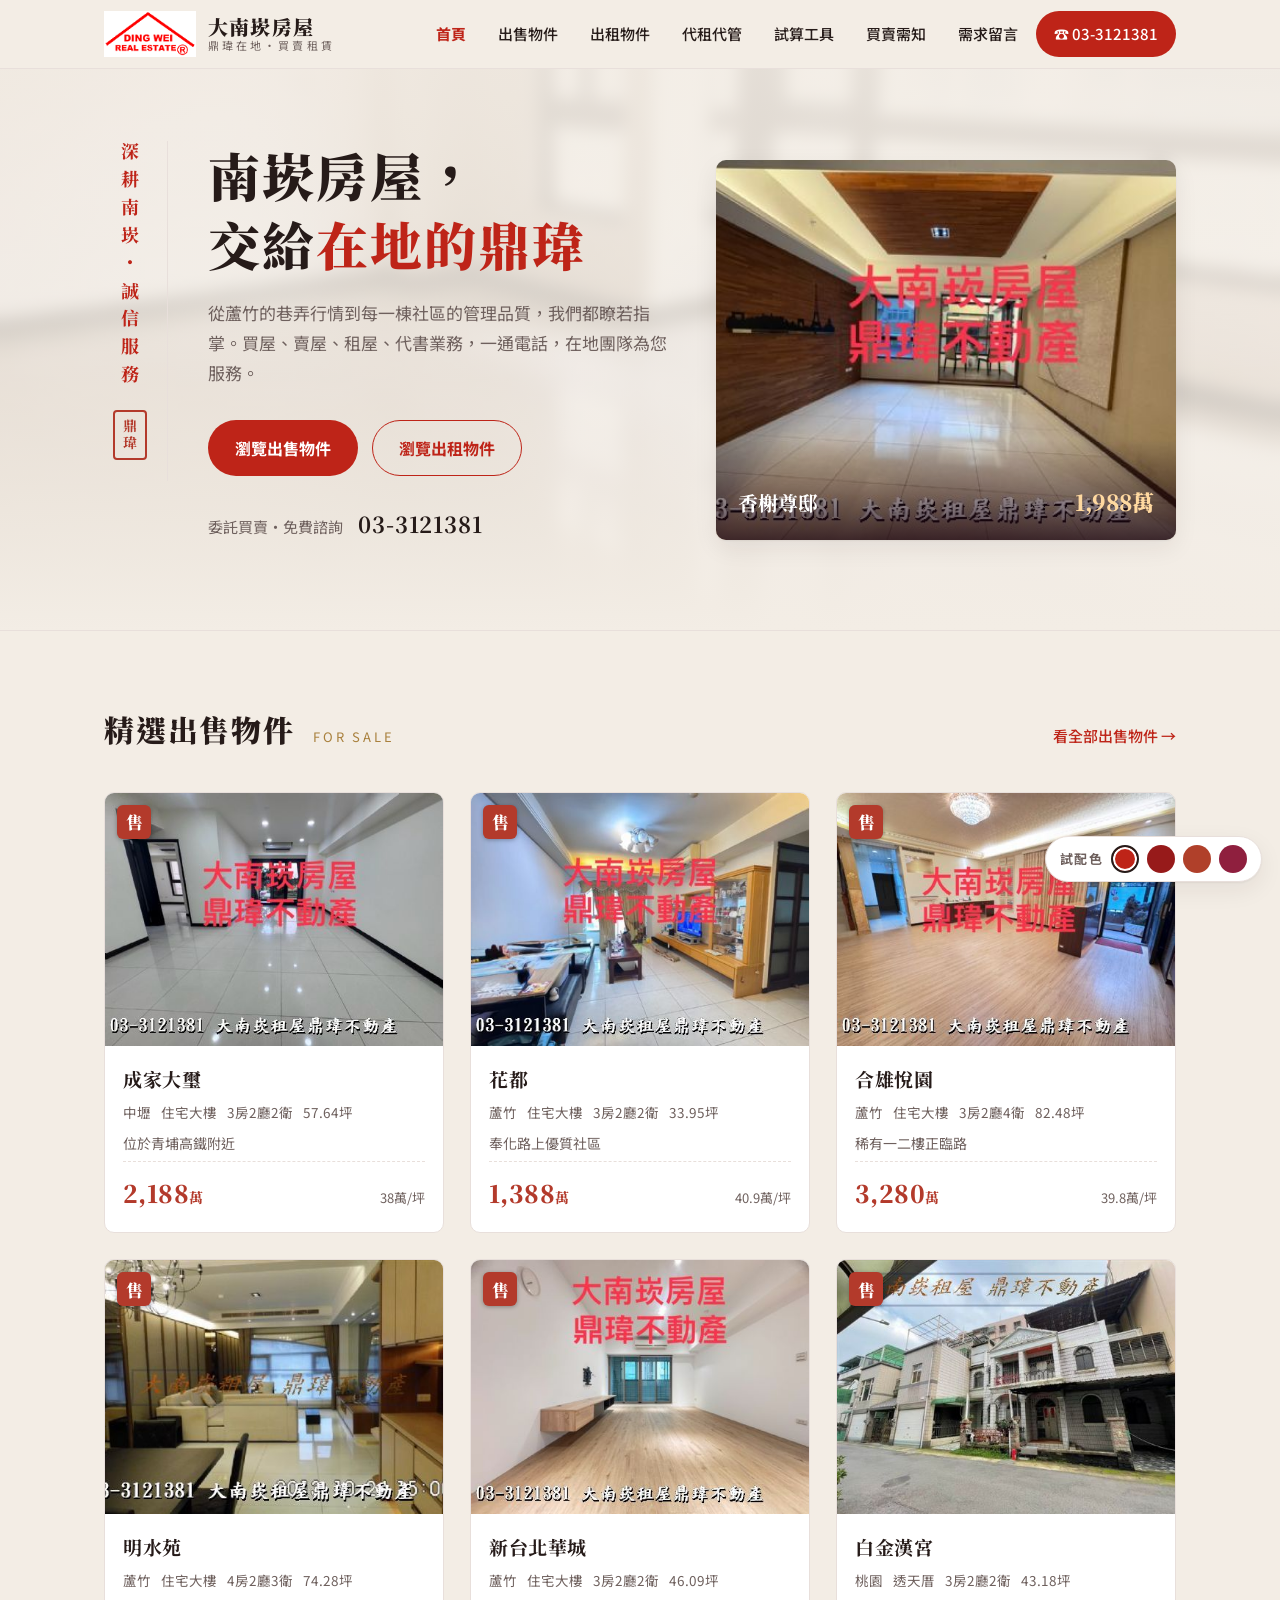
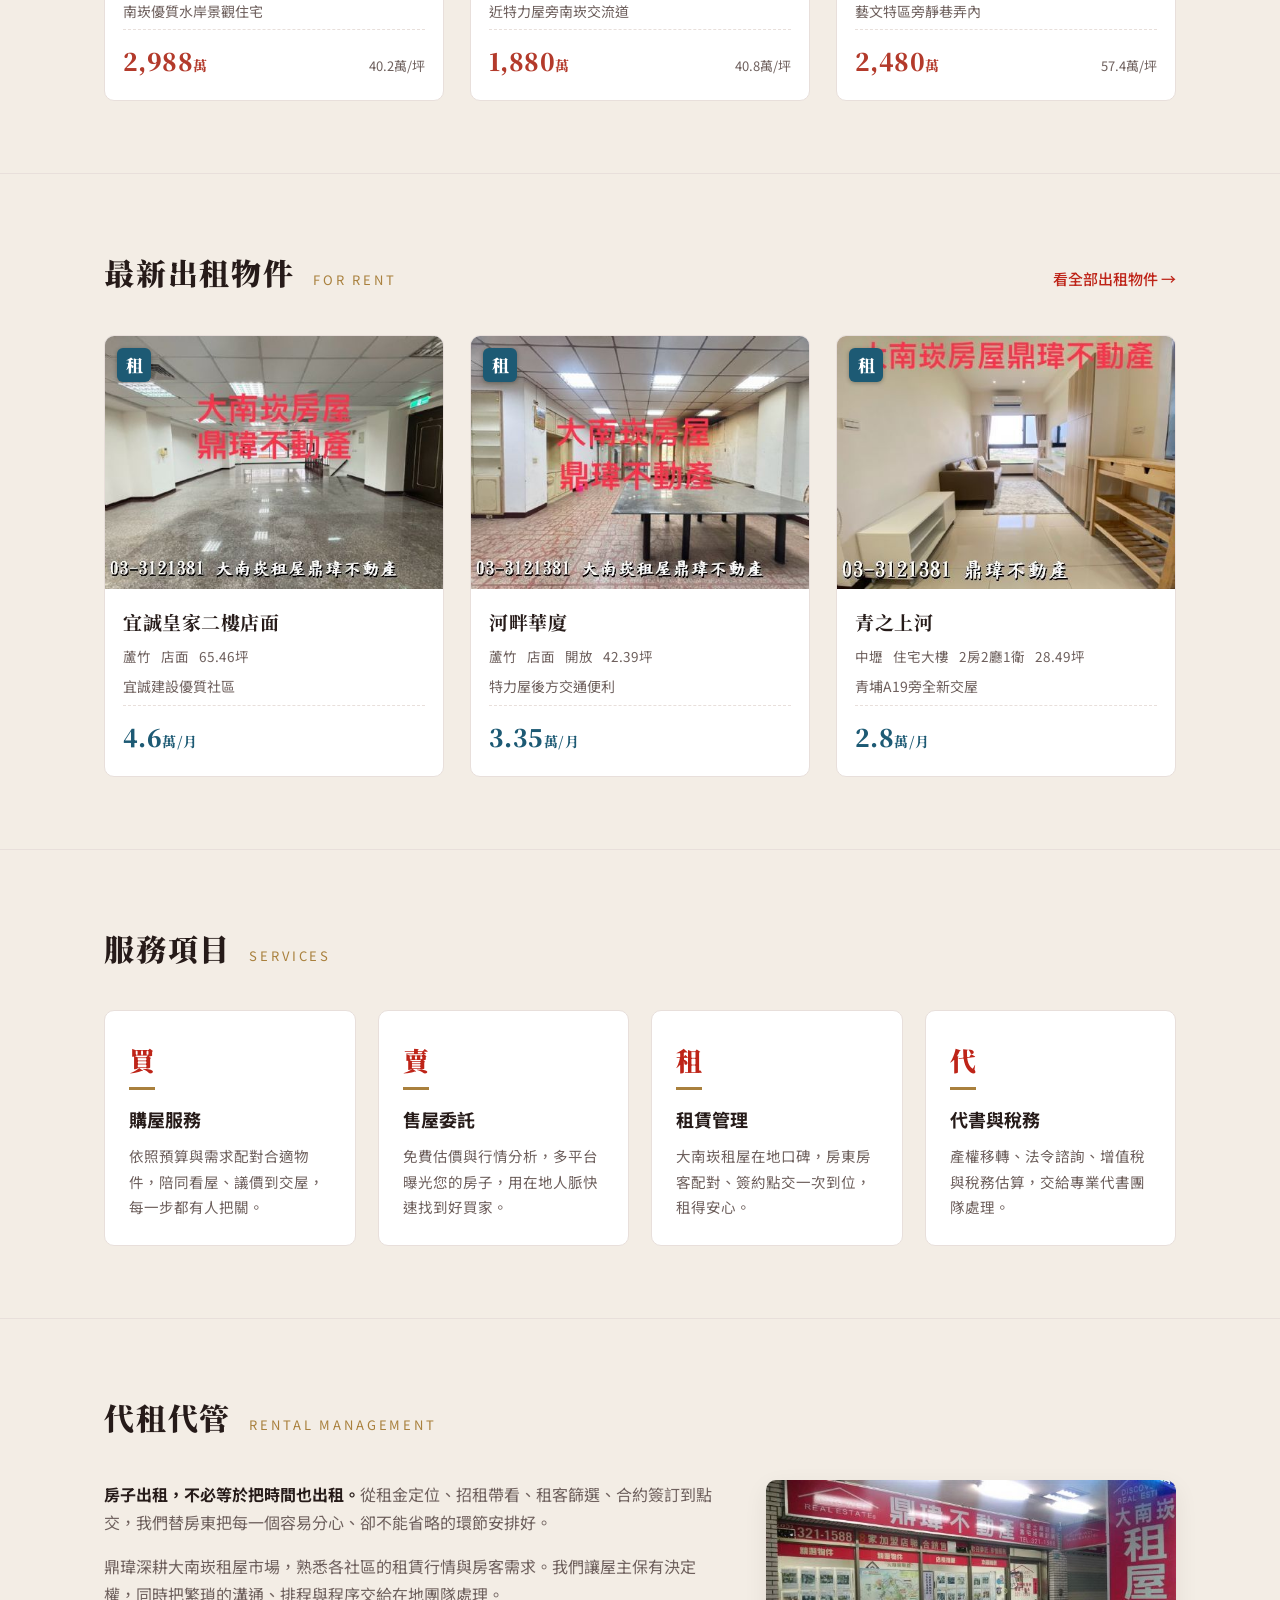
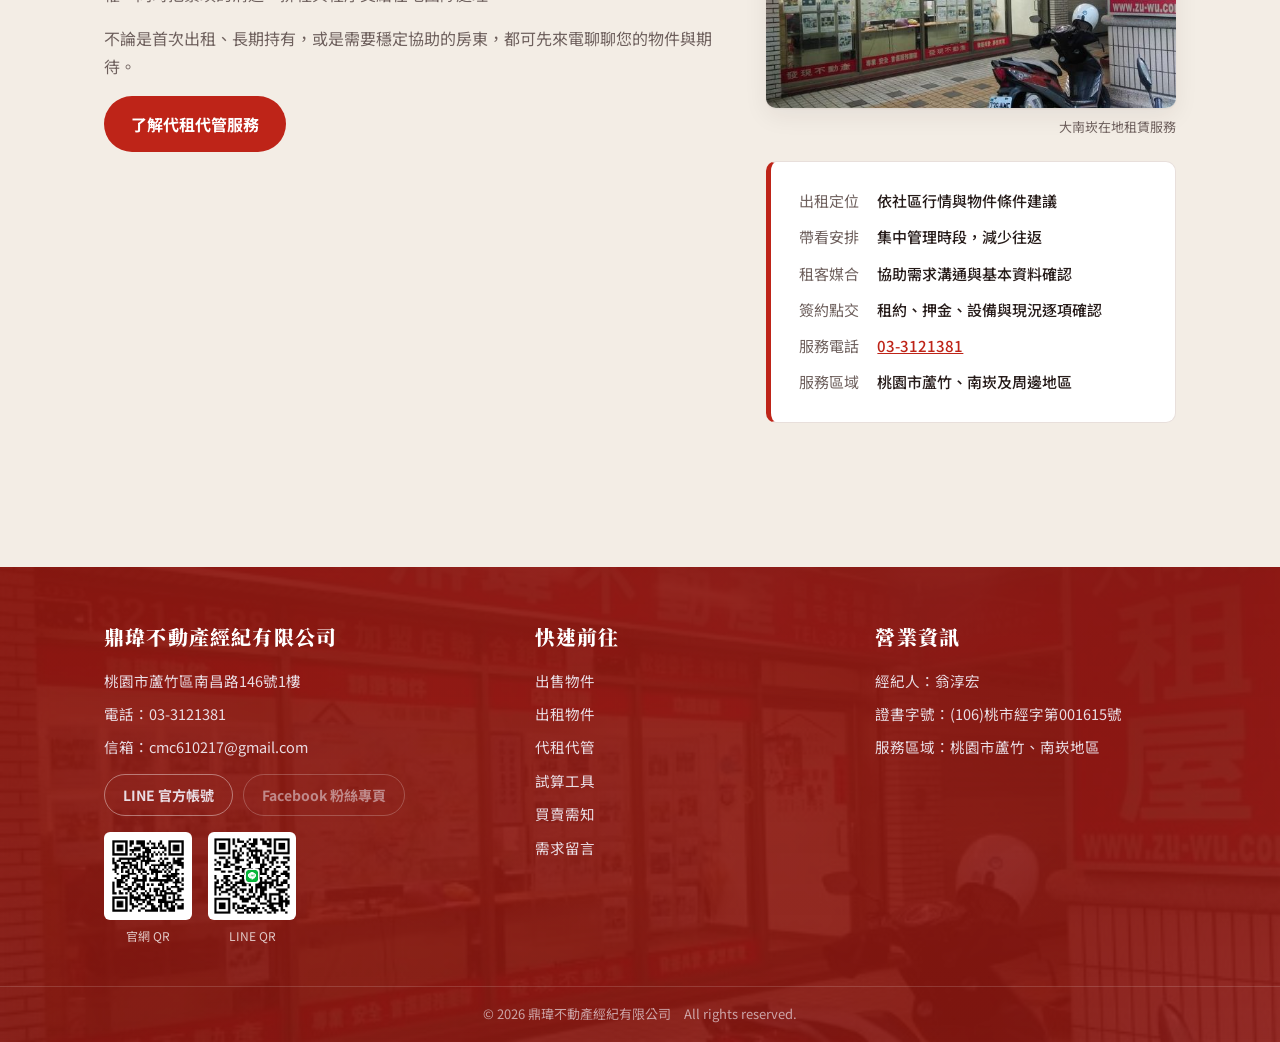
==== index.html @ 4941a65d "add rental management, video upload, and A4 A3 DM editor" ====
﻿<!DOCTYPE html>
<html lang="zh-Hant-TW">
<head>
<meta charset="utf-8">
<meta name="viewport" content="width=device-width, initial-scale=1">
<title>鼎瑋不動產經紀有限公司｜桃園蘆竹南崁 買屋・賣屋・租屋</title>
<meta name="description" content="鼎瑋不動產深耕桃園蘆竹南崁地區，提供房屋、土地、不動產租賃買賣、代書業務、法令諮詢、稅務估算與市場行情查詢服務。電話 03-3121381。">
<link rel="preconnect" href="https://fonts.googleapis.com">
<link rel="preconnect" href="https://fonts.gstatic.com" crossorigin>
<link href="https://fonts.googleapis.com/css2?family=Noto+Sans+TC:wght@400;500;700&family=Noto+Serif+TC:wght@700;900&display=swap" rel="stylesheet">
<link rel="stylesheet" href="assets/style.css?v=6">
</head>
<body data-page="home">

<header class="site-header">
  <div class="wrap">
    <a class="brand" href="index.html">
      <img class="brand-logo" src="assets/brand/logo_old.gif" alt="鼎瑋不動產 DING WEI REAL ESTATE">
      <span class="brand-name">大南崁房屋
        <span class="brand-sub">鼎瑋在地・買賣租賃</span>
      </span>
    </a>
    <nav class="site-nav" aria-label="主選單">
      <a href="index.html" aria-current="page">首頁</a>
      <a href="listings.html?deal=sell">出售物件</a>
      <a href="listings.html?deal=rent">出租物件</a>
      <a href="management.html">代租代管</a>
      <a href="tools.html">試算工具</a>
      <a href="knowledge.html">買賣需知</a>
      <a href="needs.html">需求留言</a>
      <a class="tel-btn" href="tel:033121381">☎ 03-3121381</a>
    </nav>
  </div>
</header>

<section class="hero">
  <div class="wrap">
    <div class="hero-rail" aria-hidden="true">深耕南崁・誠信服務<span class="rail-seal">鼎瑋</span></div>
    <div>
      <h1>南崁房屋，<br>交給<em>在地的鼎瑋</em></h1>
      <p class="hero-lede">從蘆竹的巷弄行情到每一棟社區的管理品質，我們都瞭若指掌。買屋、賣屋、租屋、代書業務，一通電話，在地團隊為您服務。</p>
      <div class="hero-actions">
        <a class="btn btn-primary" href="listings.html?deal=sell">瀏覽出售物件</a>
        <a class="btn btn-ghost" href="listings.html?deal=rent">瀏覽出租物件</a>
        <p class="hero-tel">委託買賣・免費諮詢　<strong>03-3121381</strong></p>
      </div>
    </div>
    <a id="hero-feature" class="hero-feature" href="listings.html"></a>
  </div>
</section>

<section class="section">
  <div class="wrap">
    <div class="section-head">
      <h2>精選出售物件</h2><span class="en">For Sale</span>
      <a class="more" href="listings.html?deal=sell">看全部出售物件 →</a>
    </div>
    <div id="featured-grid" class="card-grid"></div>
  </div>
</section>

<section class="section">
  <div class="wrap">
    <div class="section-head">
      <h2>最新出租物件</h2><span class="en">For Rent</span>
      <a class="more" href="listings.html?deal=rent">看全部出租物件 →</a>
    </div>
    <div id="rent-grid" class="card-grid"></div>
  </div>
</section>

<section class="section">
  <div class="wrap">
    <div class="section-head">
      <h2>服務項目</h2><span class="en">Services</span>
    </div>
    <div class="service-grid">
      <div class="service-card">
        <span class="glyph">買</span>
        <h3>購屋服務</h3>
        <p>依照預算與需求配對合適物件，陪同看屋、議價到交屋，每一步都有人把關。</p>
      </div>
      <div class="service-card">
        <span class="glyph">賣</span>
        <h3>售屋委託</h3>
        <p>免費估價與行情分析，多平台曝光您的房子，用在地人脈快速找到好買家。</p>
      </div>
      <div class="service-card">
        <span class="glyph">租</span>
        <h3>租賃管理</h3>
        <p>大南崁租屋在地口碑，房東房客配對、簽約點交一次到位，租得安心。</p>
      </div>
      <div class="service-card">
        <span class="glyph">代</span>
        <h3>代書與稅務</h3>
        <p>產權移轉、法令諮詢、增值稅與稅務估算，交給專業代書團隊處理。</p>
      </div>
    </div>
  </div>
</section>

<section id="management" class="section">
  <div class="wrap">
    <div class="section-head">
      <h2>代租代管</h2><span class="en">Rental Management</span>
    </div>
    <div class="about-grid">
      <div class="about-text">
        <p><strong>房子出租，不必等於把時間也出租。</strong>從租金定位、招租帶看、租客篩選、合約簽訂到點交，我們替房東把每一個容易分心、卻不能省略的環節安排好。</p>
        <p>鼎瑋深耕大南崁租屋市場，熟悉各社區的租賃行情與房客需求。我們讓屋主保有決定權，同時把繁瑣的溝通、排程與程序交給在地團隊處理。</p>
        <p>不論是首次出租、長期持有，或是需要穩定協助的房東，都可先來電聊聊您的物件與期待。</p>
        <a class="btn btn-primary" href="management.html">了解代租代管服務</a>
      </div>
      <div>
      <figure class="about-photo">
        <img src="assets/brand/company.jpg" alt="鼎瑋不動產門市外觀" loading="lazy">
        <figcaption>大南崁在地租賃服務</figcaption>
      </figure>
      <div class="info-card">
        <dl>
          <dt>出租定位</dt><dd>依社區行情與物件條件建議</dd>
          <dt>帶看安排</dt><dd>集中管理時段，減少往返</dd>
          <dt>租客媒合</dt><dd>協助需求溝通與基本資料確認</dd>
          <dt>簽約點交</dt><dd>租約、押金、設備與現況逐項確認</dd>
          <dt>服務電話</dt><dd><a href="tel:033121381">03-3121381</a></dd>
          <dt>服務區域</dt><dd>桃園市蘆竹、南崁及周邊地區</dd>
        </dl>
      </div>
      </div>
    </div>
  </div>
</section>

<footer class="site-footer">
  <div class="wrap">
    <div>
      <h3>鼎瑋不動產經紀有限公司</h3>
      <p>桃園市蘆竹區南昌路146號1樓</p>
      <p>電話：<a href="tel:033121381">03-3121381</a></p>
      <p>信箱：<a href="mailto:cmc610217@gmail.com">cmc610217@gmail.com</a></p>
      <div class="sns-row">
        <a id="sns-line" class="sns-btn pending" href="#" target="_blank" rel="noopener">LINE 官方帳號</a>
        <a id="sns-fb" class="sns-btn pending" href="#" target="_blank" rel="noopener">Facebook 粉絲專頁</a>
      </div>
      <div class="qr-row">
        <figure><img src="assets/brand/site_qr.png" alt="官網 QR Code" loading="lazy"><figcaption>官網 QR</figcaption></figure>
        <figure><img src="assets/brand/line_qr.png" alt="LINE QR Code" loading="lazy"><figcaption>LINE QR</figcaption></figure>
      </div>
    </div>
    <div>
      <h3>快速前往</h3>
      <ul>
        <li><a href="listings.html?deal=sell">出售物件</a></li>
        <li><a href="listings.html?deal=rent">出租物件</a></li>
        <li><a href="management.html">代租代管</a></li>
        <li><a href="tools.html">試算工具</a></li>
        <li><a href="knowledge.html">買賣需知</a></li>
        <li><a href="needs.html">需求留言</a></li>
      </ul>
    </div>
    <div>
      <h3>營業資訊</h3>
      <p>經紀人：翁淳宏</p>
      <p>證書字號：(106)桃市經字第001615號</p>
      <p>服務區域：桃園市蘆竹、南崁地區</p>
    </div>
  </div>
  <div class="footer-legal">© 2026 鼎瑋不動產經紀有限公司　All rights reserved.</div>
</footer>

<script src="assets/config.js?v=6"></script>
<script src="assets/data.js?v=6"></script>
<script src="assets/site.js?v=6"></script>
</body>
</html>
---- assets/style.css ----
/* ============================================================
   鼎瑋不動產 — 網站樣式
   品牌色沿用舊站深酒紅 #55002B，配印章紅/藍區分售租
   ============================================================ */

:root {
  --paper: #F3EDE5;
  --card: #FFFFFF;
  --ink: #261B19;
  --ink-soft: #6E605D;
  --plum: #BE2418;
  --plum-deep: #8C1710;
  --plum-tint: #FBEBE9;
  --gold: #A9803D;
  --sell: #B33A2B;
  --rent: #1D5A74;
  --hairline: #E8DFDB;
  --radius: 10px;
  --shadow: 0 1px 2px rgba(36, 26, 32, .06), 0 8px 24px rgba(36, 26, 32, .07);
  --font-display: "Noto Serif TC", "PMingLiU", serif;
  --font-body: "Noto Sans TC", "Microsoft JhengHei", sans-serif;
}

/* ---------- 備選紅色配色（右下角「試配色」切換，預設＝正紅） ---------- */

:root[data-theme="crimson"] {
  --plum: #971A1A;
  --plum-deep: #6B1010;
  --plum-tint: #F7EAEA;
}

:root[data-theme="brick"] {
  --plum: #B0402A;
  --plum-deep: #7F2B1B;
  --plum-tint: #F8EDE9;
}

:root[data-theme="rose"] {
  --plum: #8F1F3E;
  --plum-deep: #611229;
  --plum-tint: #F6EAEE;
}

* { box-sizing: border-box; }

html { scroll-behavior: smooth; }
@media (prefers-reduced-motion: reduce) {
  html { scroll-behavior: auto; }
  *, *::before, *::after { animation: none !important; transition: none !important; }
}

body {
  margin: 0;
  background: var(--paper);
  color: var(--ink);
  font-family: var(--font-body);
  font-size: 16px;
  line-height: 1.75;
  -webkit-font-smoothing: antialiased;
}

a { color: inherit; }
img { max-width: 100%; display: block; }

:focus-visible {
  outline: 3px solid var(--gold);
  outline-offset: 2px;
}

.wrap {
  max-width: 1120px;
  margin: 0 auto;
  padding: 0 24px;
}

/* ---------- 頁首 ---------- */

.site-header {
  position: sticky;
  top: 0;
  z-index: 50;
  background: rgba(243, 237, 229, .94);
  backdrop-filter: blur(8px);
  border-bottom: 1px solid var(--hairline);
}

.site-header .wrap {
  display: flex;
  align-items: center;
  gap: 28px;
  min-height: 68px;
}

.brand {
  display: flex;
  align-items: center;
  gap: 12px;
  text-decoration: none;
  margin-right: auto;
}

.brand-seal {
  width: 42px;
  height: 42px;
  flex: none;
  display: grid;
  place-items: center;
  background: var(--plum);
  color: #fff;
  font-family: var(--font-display);
  font-weight: 900;
  font-size: 20px;
  border-radius: 8px;
  letter-spacing: 0;
}

.brand-logo {
  height: 46px;
  width: auto;
  flex: none;
}

.brand-name {
  font-family: var(--font-display);
  font-weight: 900;
  font-size: 20px;
  letter-spacing: .06em;
  line-height: 1.2;
}

.brand-sub {
  display: block;
  font-family: var(--font-body);
  font-weight: 400;
  font-size: 11px;
  color: var(--ink-soft);
  letter-spacing: .28em;
}

.site-nav {
  display: flex;
  align-items: center;
  gap: 4px;
}

.site-nav a {
  text-decoration: none;
  font-size: 15px;
  font-weight: 500;
  padding: 8px 14px;
  border-radius: 6px;
  color: var(--ink);
}

.site-nav a:hover { background: var(--plum-tint); color: var(--plum); }
.site-nav a[aria-current="page"] { color: var(--plum); font-weight: 700; }

.tel-btn {
  display: inline-flex;
  align-items: center;
  gap: 8px;
  background: var(--plum);
  color: #fff !important;
  font-weight: 700;
  padding: 10px 18px !important;
  border-radius: 999px !important;
  white-space: nowrap;
}
.tel-btn:hover { background: var(--plum-deep) !important; color: #fff !important; }

/* ---------- 首頁主視覺 ---------- */

.hero {
  position: relative;
  overflow: hidden;
  border-bottom: 1px solid var(--hairline);
}

/* 主視覺背景圖：亮室內景（已預先虛化），僅留暖色質感 */
.hero::before {
  content: "";
  position: absolute;
  inset: 0;
  background: url("brand/hero_bg.jpg") center / cover no-repeat;
  opacity: .34;
}

.hero::after {
  content: "";
  position: absolute;
  inset: 0;
  background:
    linear-gradient(180deg,
      color-mix(in srgb, var(--paper) 78%, transparent),
      color-mix(in srgb, var(--paper) 55%, transparent) 55%,
      var(--paper));
}

.hero .wrap {
  position: relative;
  z-index: 1;
  display: grid;
  grid-template-columns: 64px 1fr 460px;
  gap: 40px;
  align-items: center;
  padding-top: 72px;
  padding-bottom: 72px;
}

.hero-rail {
  writing-mode: vertical-rl;
  font-family: var(--font-display);
  font-weight: 700;
  font-size: 18px;
  letter-spacing: .55em;
  color: var(--plum);
  border-right: 1px solid var(--hairline);
  padding-right: 20px;
  height: 340px;
  align-self: start;
}

.hero-rail .rail-seal {
  display: inline-block;
  border: 2px solid var(--sell);
  color: var(--sell);
  font-size: 14px;
  padding: 6px 3px;
  margin-top: 18px;
  letter-spacing: .2em;
  border-radius: 4px;
}

.hero h1 {
  font-family: var(--font-display);
  font-weight: 900;
  font-size: clamp(34px, 4.6vw, 52px);
  line-height: 1.32;
  letter-spacing: .04em;
  margin: 0 0 20px;
}

.hero h1 em {
  font-style: normal;
  color: var(--plum);
}

.hero-lede {
  font-size: 17px;
  color: var(--ink-soft);
  max-width: 34em;
  margin: 0 0 32px;
}

.hero-actions {
  display: flex;
  flex-wrap: wrap;
  gap: 14px;
  align-items: center;
}

.btn {
  display: inline-flex;
  align-items: center;
  gap: 8px;
  text-decoration: none;
  font-weight: 700;
  font-size: 16px;
  padding: 13px 26px;
  border-radius: 999px;
  border: 1.5px solid transparent;
}

.btn-primary { background: var(--plum); color: #fff; }
.btn-primary:hover { background: var(--plum-deep); }
.btn-ghost { border-color: var(--plum); color: var(--plum); }
.btn-ghost:hover { background: var(--plum-tint); }

.hero-tel {
  font-size: 15px;
  color: var(--ink-soft);
  width: 100%;
}
.hero-tel strong {
  font-family: var(--font-display);
  font-size: 22px;
  color: var(--ink);
  letter-spacing: .04em;
}

/* 主視覺精選卡 */
.hero-feature {
  position: relative;
  border-radius: var(--radius);
  overflow: hidden;
  box-shadow: var(--shadow);
  text-decoration: none;
  display: block;
}

.hero-feature img {
  width: 100%;
  height: 380px;
  object-fit: cover;
}

.hero-feature .hf-caption {
  position: absolute;
  inset: auto 0 0 0;
  padding: 44px 22px 18px;
  background: linear-gradient(180deg, transparent, rgba(30, 8, 20, .82));
  color: #fff;
  display: flex;
  align-items: baseline;
  gap: 12px;
}

.hf-caption .hf-name {
  font-family: var(--font-display);
  font-weight: 700;
  font-size: 20px;
}
.hf-caption .hf-price {
  margin-left: auto;
  font-family: var(--font-display);
  font-weight: 900;
  font-size: 22px;
  color: #FFD9A0;
}

/* ---------- 區塊通用 ---------- */

.section { padding: 72px 0; }
.section + .section { border-top: 1px solid var(--hairline); }

.section-head {
  display: flex;
  align-items: baseline;
  gap: 18px;
  margin-bottom: 36px;
}

.section-head h2 {
  font-family: var(--font-display);
  font-weight: 900;
  font-size: 30px;
  letter-spacing: .06em;
  margin: 0;
}

.section-head .en {
  font-size: 13px;
  letter-spacing: .22em;
  color: var(--gold);
  text-transform: uppercase;
}

.section-head .more {
  margin-left: auto;
  font-size: 15px;
  font-weight: 500;
  color: var(--plum);
  text-decoration: none;
  white-space: nowrap;
}
.section-head .more:hover { text-decoration: underline; }

/* ---------- 物件卡片 ---------- */

.card-grid {
  display: grid;
  grid-template-columns: repeat(auto-fill, minmax(300px, 1fr));
  gap: 26px;
}

.listing-card {
  background: var(--card);
  border: 1px solid var(--hairline);
  border-radius: var(--radius);
  overflow: hidden;
  text-decoration: none;
  display: flex;
  flex-direction: column;
  transition: transform .18s ease, box-shadow .18s ease;
}

.listing-card:hover {
  transform: translateY(-3px);
  box-shadow: var(--shadow);
}

.lc-photo {
  position: relative;
  aspect-ratio: 4 / 3;
  background: var(--plum-tint);
}

.lc-photo img {
  width: 100%;
  height: 100%;
  object-fit: cover;
}

.lc-photo .no-photo {
  height: 100%;
  display: grid;
  place-items: center;
  color: var(--plum);
  font-family: var(--font-display);
  font-size: 15px;
  letter-spacing: .2em;
}

/* 售/租印章 */
.seal {
  position: absolute;
  top: 12px;
  left: 12px;
  width: 34px;
  height: 34px;
  display: grid;
  place-items: center;
  font-family: var(--font-display);
  font-weight: 900;
  font-size: 17px;
  color: #fff;
  border-radius: 6px;
  box-shadow: 0 1px 4px rgba(0, 0, 0, .3);
}
.seal-sell { background: var(--sell); }
.seal-rent { background: var(--rent); }

.seal-inline {
  display: inline-grid;
  place-items: center;
  width: 30px;
  height: 30px;
  font-family: var(--font-display);
  font-weight: 900;
  font-size: 15px;
  color: #fff;
  border-radius: 6px;
  flex: none;
}

.lc-body { padding: 16px 18px 18px; display: flex; flex-direction: column; gap: 6px; flex: 1; }

.lc-title {
  font-family: var(--font-display);
  font-weight: 700;
  font-size: 19px;
  letter-spacing: .03em;
  margin: 0;
}

.lc-meta {
  font-size: 13.5px;
  color: var(--ink-soft);
  display: flex;
  flex-wrap: wrap;
  gap: 4px 10px;
}

.lc-pitch {
  font-size: 14px;
  color: var(--ink-soft);
  white-space: nowrap;
  overflow: hidden;
  text-overflow: ellipsis;
}

.lc-price-row {
  margin-top: auto;
  padding-top: 10px;
  border-top: 1px dashed var(--hairline);
  display: flex;
  align-items: baseline;
  gap: 10px;
}

.lc-price {
  font-family: var(--font-display);
  font-weight: 900;
  font-size: 24px;
  letter-spacing: .02em;
}
.price-sell { color: var(--sell); }
.price-rent { color: var(--rent); }
.lc-price .u { font-size: 14px; font-weight: 700; }

.lc-unit {
  margin-left: auto;
  font-size: 13px;
  color: var(--ink-soft);
}

/* ---------- 篩選列 ---------- */

.filter-bar {
  display: flex;
  flex-wrap: wrap;
  gap: 12px;
  align-items: center;
  background: var(--card);
  border: 1px solid var(--hairline);
  border-radius: var(--radius);
  padding: 14px 18px;
  margin-bottom: 30px;
}

.deal-toggle { display: inline-flex; border: 1.5px solid var(--plum); border-radius: 999px; overflow: hidden; }
.deal-toggle button {
  appearance: none;
  border: 0;
  background: transparent;
  font: inherit;
  font-weight: 700;
  padding: 8px 20px;
  cursor: pointer;
  color: var(--plum);
}
.deal-toggle button[aria-pressed="true"] { background: var(--plum); color: #fff; }

.filter-bar select {
  font: inherit;
  padding: 8px 12px;
  border: 1px solid var(--hairline);
  border-radius: 8px;
  background: #fff;
  color: var(--ink);
}

.filter-count { margin-left: auto; font-size: 14px; color: var(--ink-soft); }

/* ---------- 服務項目 ---------- */

.service-grid {
  display: grid;
  grid-template-columns: repeat(auto-fit, minmax(230px, 1fr));
  gap: 22px;
}

.service-card {
  background: var(--card);
  border: 1px solid var(--hairline);
  border-radius: var(--radius);
  padding: 26px 24px;
}

.service-card .glyph {
  font-family: var(--font-display);
  font-weight: 900;
  font-size: 26px;
  color: var(--plum);
  display: inline-block;
  border-bottom: 3px solid var(--gold);
  padding-bottom: 4px;
  margin-bottom: 14px;
}

.service-card h3 { margin: 0 0 8px; font-size: 18px; font-weight: 700; }
.service-card p { margin: 0; font-size: 14.5px; color: var(--ink-soft); }

/* ---------- 關於我們 ---------- */

.about-grid {
  display: grid;
  grid-template-columns: 1.2fr .8fr;
  gap: 48px;
  align-items: start;
}

.about-text p { margin: 0 0 16px; color: var(--ink-soft); }
.about-text p strong { color: var(--ink); }

.info-card {
  background: var(--card);
  border: 1px solid var(--hairline);
  border-left: 5px solid var(--plum);
  border-radius: var(--radius);
  padding: 26px 28px;
}

.info-card dl { margin: 0; display: grid; grid-template-columns: auto 1fr; gap: 10px 18px; font-size: 15px; }
.info-card dt { color: var(--ink-soft); white-space: nowrap; }
.info-card dd { margin: 0; font-weight: 500; }
.info-card a { color: var(--plum); }

.about-photo {
  margin: 0 0 22px;
}
.about-photo img {
  width: 100%;
  border-radius: var(--radius);
  box-shadow: var(--shadow);
}
.about-photo figcaption {
  font-size: 13px;
  color: var(--ink-soft);
  margin-top: 8px;
  text-align: right;
}

/* ---------- 代租代管 ---------- */

.management-hero { padding: 92px 0 84px; background: linear-gradient(115deg, var(--plum) 0%, #5b1713 58%, #8e3028 100%); color: #fff; }
.management-hero .wrap { max-width: 920px; }
.management-label { margin: 0 0 16px; font-size: 14px; font-weight: 700; letter-spacing: .13em; color: #f4d0c9; }
.management-hero h1 { max-width: 680px; margin: 0; font-family: var(--font-display); font-size: 48px; line-height: 1.3; letter-spacing: .05em; }
.management-hero p:not(.management-label) { max-width: 630px; margin: 22px 0 28px; line-height: 1.9; color: #f8e9e5; }
.management-hero .btn-primary { background: #fff; color: var(--plum); border-color: #fff; }
.management-grid { display: grid; grid-template-columns: repeat(4, 1fr); gap: 18px; }
.management-grid article { min-height: 208px; padding: 24px 20px; background: #fff; border-top: 3px solid var(--plum); box-shadow: 0 8px 22px rgba(40, 22, 18, .08); }
.management-grid span { display: block; color: var(--plum); font-size: 13px; font-weight: 900; letter-spacing: .14em; }
.management-grid h3 { margin: 18px 0 10px; font-family: var(--font-display); font-size: 20px; }
.management-grid p { margin: 0; color: var(--ink-soft); line-height: 1.8; font-size: 14px; }
.management-note { background: #efe4dc; }
.management-note .wrap { display: flex; align-items: center; justify-content: space-between; gap: 36px; }
.management-note h2 { margin: 0 0 10px; font-family: var(--font-display); font-size: 28px; }
.management-note p { max-width: 650px; margin: 0; color: var(--ink-soft); line-height: 1.85; }

/* ---------- 試配色浮動切換器 ---------- */

.theme-picker {
  position: fixed;
  right: 18px;
  bottom: 18px;
  z-index: 80;
  background: var(--card);
  border: 1px solid var(--hairline);
  border-radius: 999px;
  box-shadow: var(--shadow);
  display: flex;
  align-items: center;
  gap: 8px;
  padding: 8px 14px;
}

.theme-picker .tp-label {
  font-size: 13px;
  font-weight: 700;
  color: var(--ink-soft);
  letter-spacing: .1em;
}

.theme-picker button {
  appearance: none;
  border: 2px solid transparent;
  border-radius: 50%;
  width: 28px;
  height: 28px;
  cursor: pointer;
  padding: 0;
}

.theme-picker button.active {
  border-color: var(--ink);
  box-shadow: 0 0 0 2px #fff inset;
}

/* ---------- 物件詳情頁 ---------- */

.detail-top { padding: 40px 0 0; }

.crumbs { font-size: 14px; color: var(--ink-soft); margin-bottom: 18px; }
.crumbs a { color: var(--ink-soft); text-decoration: none; }
.crumbs a:hover { color: var(--plum); text-decoration: underline; }

.detail-head {
  display: flex;
  flex-wrap: wrap;
  align-items: center;
  gap: 14px;
  margin-bottom: 8px;
}

.detail-head h1 {
  font-family: var(--font-display);
  font-weight: 900;
  font-size: clamp(26px, 3.6vw, 38px);
  letter-spacing: .04em;
  margin: 0;
}

.detail-sub { color: var(--ink-soft); font-size: 15px; margin-bottom: 26px; }

.detail-price {
  margin-left: auto;
  font-family: var(--font-display);
  font-weight: 900;
  font-size: clamp(26px, 3.4vw, 36px);
}
.detail-price .u { font-size: 17px; }

.detail-grid {
  display: grid;
  grid-template-columns: 1.5fr 1fr;
  gap: 36px;
  align-items: start;
  padding-bottom: 72px;
}

.gallery-main {
  border-radius: var(--radius);
  overflow: hidden;
  background: var(--plum-tint);
  aspect-ratio: 4 / 3;
  margin-bottom: 12px;
}
.gallery-main img { width: 100%; height: 100%; object-fit: cover; }
.gallery-main .no-photo {
  height: 100%;
  display: grid;
  place-items: center;
  color: var(--plum);
  font-family: var(--font-display);
  letter-spacing: .2em;
}

.gallery-thumbs { display: grid; grid-template-columns: repeat(6, 1fr); gap: 8px; }
.gallery-thumbs button {
  appearance: none;
  padding: 0;
  border: 2px solid transparent;
  border-radius: 6px;
  overflow: hidden;
  cursor: pointer;
  background: none;
  aspect-ratio: 4 / 3;
}
.gallery-thumbs button.active { border-color: var(--plum); }
.gallery-thumbs img { width: 100%; height: 100%; object-fit: cover; }

.listing-videos { margin-top: 26px; }
.listing-videos h2 { margin: 0 0 10px; font-size: 20px; }
.listing-videos video { display: block; width: 100%; max-height: 520px; background: #1a1513; border: 1px solid var(--hairline); }
.listing-videos video + video { margin-top: 12px; }

.pitch-card {
  background: var(--plum);
  color: #fff;
  border-radius: var(--radius);
  padding: 26px 28px;
  margin-bottom: 22px;
}

.pitch-card .eyebrow {
  font-size: 12px;
  letter-spacing: .3em;
  color: #E8C088;
  margin-bottom: 10px;
}

.pitch-card ul { margin: 0; padding: 0; list-style: none; }
.pitch-card li {
  font-family: var(--font-display);
  font-weight: 700;
  font-size: 18px;
  line-height: 1.9;
  letter-spacing: .05em;
}
.pitch-card li::before { content: "・"; color: #E8C088; }

.spec-card {
  background: var(--card);
  border: 1px solid var(--hairline);
  border-radius: var(--radius);
  overflow: hidden;
  margin-bottom: 22px;
}

.spec-card h2 {
  margin: 0;
  font-size: 15px;
  font-weight: 700;
  letter-spacing: .18em;
  color: var(--plum);
  background: var(--plum-tint);
  padding: 10px 20px;
}

.spec-card table { width: 100%; border-collapse: collapse; font-size: 15px; }
.spec-card td { padding: 9px 20px; border-top: 1px solid var(--hairline); vertical-align: top; }
.spec-card td.k { width: 96px; color: var(--ink-soft); white-space: nowrap; }
.spec-card tr:first-child td { border-top: 0; }

.contact-card {
  background: var(--card);
  border: 1px solid var(--hairline);
  border-top: 5px solid var(--plum);
  border-radius: var(--radius);
  padding: 24px 26px;
  text-align: center;
}

.contact-card .cc-name { font-family: var(--font-display); font-weight: 700; font-size: 18px; }
.contact-card .cc-tel {
  display: block;
  font-family: var(--font-display);
  font-weight: 900;
  font-size: 30px;
  color: var(--plum);
  text-decoration: none;
  margin: 6px 0 14px;
  letter-spacing: .04em;
}
.contact-card .cc-note { font-size: 13px; color: var(--ink-soft); margin-top: 12px; }

.cc-links {
  display: flex;
  gap: 10px;
  justify-content: center;
  flex-wrap: wrap;
  margin-top: 12px;
}
.cc-links .btn { padding: 9px 18px; font-size: 14.5px; }
.btn-line { border-color: #06C755; color: #06A94A; }
.btn-line:hover { background: #E8F9EF; }

.map-link {
  display: inline-flex;
  align-items: center;
  gap: 6px;
  font-size: 14px;
  color: var(--plum);
}

/* ---------- 頁尾 ---------- */

.site-footer {
  background:
    linear-gradient(color-mix(in srgb, var(--plum-deep) 94%, transparent),
      color-mix(in srgb, var(--plum-deep) 88%, transparent)),
    url("brand/company.jpg") center / cover no-repeat;
  color: #E9DCE3;
  margin-top: 72px;
}

.site-footer .wrap {
  padding: 52px 24px 40px;
  display: grid;
  grid-template-columns: 1.3fr 1fr 1fr;
  gap: 40px;
}

.site-footer h3 {
  font-family: var(--font-display);
  font-weight: 900;
  font-size: 20px;
  color: #fff;
  margin: 0 0 14px;
  letter-spacing: .06em;
}

.site-footer p, .site-footer li { font-size: 14.5px; margin: 0 0 8px; }
.site-footer ul { list-style: none; margin: 0; padding: 0; }
.site-footer a { color: #E9DCE3; text-decoration: none; }
.site-footer a:hover { color: #fff; text-decoration: underline; }

.qr-row { display: flex; gap: 16px; margin-top: 16px; }
.qr-row figure { margin: 0; text-align: center; }
.qr-row img {
  width: 88px;
  height: 88px;
  background: #fff;
  padding: 4px;
  border-radius: 6px;
}
.qr-row figcaption { font-size: 12px; color: rgba(255, 255, 255, .75); margin-top: 5px; }

.sns-row { display: flex; gap: 10px; margin-top: 14px; }
.sns-btn {
  display: inline-flex;
  align-items: center;
  gap: 8px;
  border: 1.5px solid rgba(255, 255, 255, .4);
  border-radius: 999px;
  padding: 8px 18px;
  font-size: 14px;
  font-weight: 700;
  text-decoration: none !important;
}
.sns-btn:hover { border-color: #fff; }
.sns-btn.pending { opacity: .55; cursor: default; }

.footer-legal {
  border-top: 1px solid rgba(255, 255, 255, .15);
  text-align: center;
  font-size: 13px;
  color: rgba(233, 220, 227, .7);
  padding: 16px 24px;
}

/* ---------- 內頁通用（試算/需知/留言） ---------- */

.page-lede {
  color: var(--ink-soft);
  max-width: 46em;
  margin: -10px 0 28px;
}

.subnav {
  display: flex;
  flex-wrap: wrap;
  gap: 10px;
  margin-bottom: 34px;
}

.subnav a {
  text-decoration: none;
  font-size: 14.5px;
  font-weight: 700;
  color: var(--plum);
  border: 1.5px solid var(--plum);
  border-radius: 999px;
  padding: 7px 16px;
}
.subnav a:hover, .subnav a.on { background: var(--plum); color: #fff; }

/* ---------- 試算卡片 ---------- */

.calc-card {
  background: var(--card);
  border: 1px solid var(--hairline);
  border-radius: var(--radius);
  padding: 26px 28px;
  margin-bottom: 26px;
  scroll-margin-top: 90px;
}

.calc-card h3 {
  font-family: var(--font-display);
  font-weight: 900;
  font-size: 22px;
  letter-spacing: .06em;
  margin: 0 0 18px;
  display: flex;
  align-items: center;
  gap: 12px;
}

.calc-no {
  display: inline-grid;
  place-items: center;
  width: 34px;
  height: 34px;
  background: var(--plum);
  color: #fff;
  font-size: 15px;
  border-radius: 8px;
  flex: none;
}

.calc-grid {
  display: grid;
  grid-template-columns: repeat(auto-fit, minmax(230px, 1fr));
  gap: 14px 18px;
  margin-bottom: 18px;
}

.calc-grid label {
  display: flex;
  flex-direction: column;
  gap: 5px;
  font-size: 13.5px;
  font-weight: 700;
  color: var(--ink-soft);
}

.calc-grid input, .calc-grid select {
  font: inherit;
  font-weight: 500;
  color: var(--ink);
  padding: 10px 12px;
  border: 1px solid var(--hairline);
  border-radius: 8px;
  background: #fff;
}

.calc-grid label.chk {
  flex-direction: row;
  align-items: center;
  gap: 8px;
  align-self: end;
  padding-bottom: 10px;
}
.calc-grid label.chk input { width: 18px; height: 18px; }

.calc-result { margin-top: 16px; }
.calc-result.has-result {
  background: var(--plum-tint);
  border-radius: 8px;
  padding: 16px 20px;
}

.rs-row {
  display: flex;
  justify-content: space-between;
  gap: 16px;
  padding: 6px 0;
  font-size: 15px;
}
.rs-row span { color: var(--ink-soft); }
.rs-row b { text-align: right; }
.rs-row.total {
  border-top: 1.5px dashed var(--plum);
  margin-top: 6px;
  padding-top: 12px;
}
.rs-row.total b {
  font-family: var(--font-display);
  font-size: 21px;
  color: var(--plum);
}
.rs-note { font-size: 12.5px; color: var(--ink-soft); margin: 10px 0 0; }

.tools-disclaimer {
  font-size: 13px;
  color: var(--ink-soft);
  border-top: 1px solid var(--hairline);
  padding-top: 18px;
  margin-top: 10px;
}

/* ---------- 買賣需知 ---------- */

.kn-article {
  background: var(--card);
  border: 1px solid var(--hairline);
  border-radius: var(--radius);
  padding: 30px 34px;
  margin-bottom: 26px;
  scroll-margin-top: 90px;
  max-width: 100%;
}

.kn-article h3 {
  font-family: var(--font-display);
  font-weight: 900;
  font-size: 24px;
  letter-spacing: .08em;
  margin: 0 0 6px;
  color: var(--plum);
}

.kn-article .kn-en {
  font-size: 12px;
  letter-spacing: .22em;
  color: var(--gold);
  text-transform: uppercase;
  margin-bottom: 18px;
}

.kn-article h4 {
  font-size: 17px;
  font-weight: 700;
  margin: 24px 0 8px;
  padding-left: 12px;
  border-left: 4px solid var(--gold);
}

.kn-article p { margin: 0 0 12px; color: #4A4046; }
.kn-article ol, .kn-article ul { margin: 0 0 12px; padding-left: 24px; color: #4A4046; }
.kn-article li { margin-bottom: 4px; }

.fee-cols {
  display: grid;
  grid-template-columns: 1fr 1fr;
  gap: 18px;
  margin: 12px 0 16px;
}

.fee-col {
  border: 1px solid var(--hairline);
  border-radius: 8px;
  overflow: hidden;
}

.fee-col h5 {
  margin: 0;
  padding: 8px 16px;
  font-size: 15px;
  color: #fff;
  letter-spacing: .2em;
}
.fee-col.buyer h5 { background: var(--sell); }
.fee-col.seller h5 { background: var(--rent); }
.fee-col ul { list-style: none; margin: 0; padding: 10px 16px; }
.fee-col li { padding: 5px 0; border-bottom: 1px dashed var(--hairline); font-size: 14.5px; }
.fee-col li:last-child { border-bottom: 0; }

.kn-table { width: 100%; border-collapse: collapse; font-size: 14.5px; margin: 8px 0 14px; }
.kn-table th { background: var(--plum-tint); color: var(--plum); text-align: left; padding: 8px 14px; }
.kn-table td { padding: 8px 14px; border-top: 1px solid var(--hairline); }

.link-grid {
  display: grid;
  grid-template-columns: repeat(auto-fill, minmax(240px, 1fr));
  gap: 16px;
}

.link-card {
  display: block;
  background: var(--card);
  border: 1px solid var(--hairline);
  border-radius: var(--radius);
  padding: 18px 20px;
  text-decoration: none;
  transition: transform .15s ease, box-shadow .15s ease;
}
.link-card:hover { transform: translateY(-2px); box-shadow: var(--shadow); }
.link-card b { display: block; font-size: 16px; margin-bottom: 4px; color: var(--plum); }
.link-card span { font-size: 13px; color: var(--ink-soft); }

/* ---------- 需求留言 ---------- */

.needs-grid {
  display: grid;
  grid-template-columns: .9fr 1.1fr;
  gap: 32px;
  align-items: start;
}

.form-card {
  background: var(--card);
  border: 1px solid var(--hairline);
  border-top: 5px solid var(--plum);
  border-radius: var(--radius);
  padding: 26px 28px;
}

.form-card h3 {
  font-family: var(--font-display);
  font-weight: 900;
  font-size: 21px;
  margin: 0 0 16px;
  letter-spacing: .06em;
}

.form-card .fields { display: flex; flex-direction: column; gap: 12px; }
.form-card label { display: flex; flex-direction: column; gap: 5px; font-size: 13.5px; font-weight: 700; color: var(--ink-soft); }
.form-card input, .form-card select, .form-card textarea {
  font: inherit;
  font-weight: 500;
  color: var(--ink);
  padding: 10px 12px;
  border: 1px solid var(--hairline);
  border-radius: 8px;
  background: #fff;
}
.form-card textarea { resize: vertical; }
.form-card .form-note { font-size: 12.5px; color: var(--ink-soft); margin: 10px 0 14px; }
.form-card .ok-msg { color: #2E7D4F; font-weight: 700; margin-top: 12px; display: none; }

.board-head {
  display: flex;
  align-items: baseline;
  gap: 12px;
  margin-bottom: 14px;
}
.board-head h3 { font-family: var(--font-display); font-weight: 900; font-size: 21px; margin: 0; letter-spacing: .06em; }
.board-head span { font-size: 13px; color: var(--ink-soft); }

.msg-list { display: flex; flex-direction: column; gap: 12px; }

.msg-card {
  background: var(--card);
  border: 1px solid var(--hairline);
  border-radius: var(--radius);
  padding: 14px 18px;
}

.msg-card .msg-top { display: flex; align-items: center; gap: 10px; margin-bottom: 6px; }
.kind-chip {
  font-size: 12.5px;
  font-weight: 700;
  color: #fff;
  border-radius: 6px;
  padding: 2px 10px;
}
.kind-buy { background: var(--sell); }
.kind-rent { background: var(--rent); }
.kind-sell { background: var(--gold); }
.msg-card .msg-name { font-weight: 700; }
.msg-card .msg-date { margin-left: auto; font-size: 12.5px; color: var(--ink-soft); }
.msg-card .msg-body { font-size: 14.5px; color: #4A4046; white-space: pre-wrap; }

.msg-empty {
  text-align: center;
  color: var(--ink-soft);
  border: 1px dashed var(--hairline);
  border-radius: var(--radius);
  padding: 40px 20px;
}

/* ---------- 響應式 ---------- */

@media (max-width: 960px) {
  .needs-grid { grid-template-columns: 1fr; }
  .fee-cols { grid-template-columns: 1fr; }
  .hero .wrap { grid-template-columns: 1fr; padding-top: 48px; padding-bottom: 48px; }
  .hero-rail { display: none; }
  .hero-feature img { height: 300px; }
  .about-grid { grid-template-columns: 1fr; }
  .management-grid { grid-template-columns: repeat(2, 1fr); }
  .detail-grid { grid-template-columns: 1fr; }
  .site-footer .wrap { grid-template-columns: 1fr; gap: 28px; }
}

@media (max-width: 720px) {
  .site-header .wrap { flex-wrap: wrap; padding-top: 10px; padding-bottom: 10px; gap: 8px; }
  .site-nav { order: 3; width: 100%; overflow-x: auto; }
  .brand-name { font-size: 17px; }
  .management-hero { padding: 62px 0; }
  .management-hero h1 { font-size: 35px; }
  .management-grid { grid-template-columns: 1fr; }
  .management-note .wrap { display: block; }
  .management-note .btn { margin-top: 22px; }
  .section { padding: 48px 0; }
  .section-head { flex-wrap: wrap; gap: 8px 14px; }
  .filter-count { width: 100%; margin-left: 0; }
  .gallery-thumbs { grid-template-columns: repeat(4, 1fr); }
}
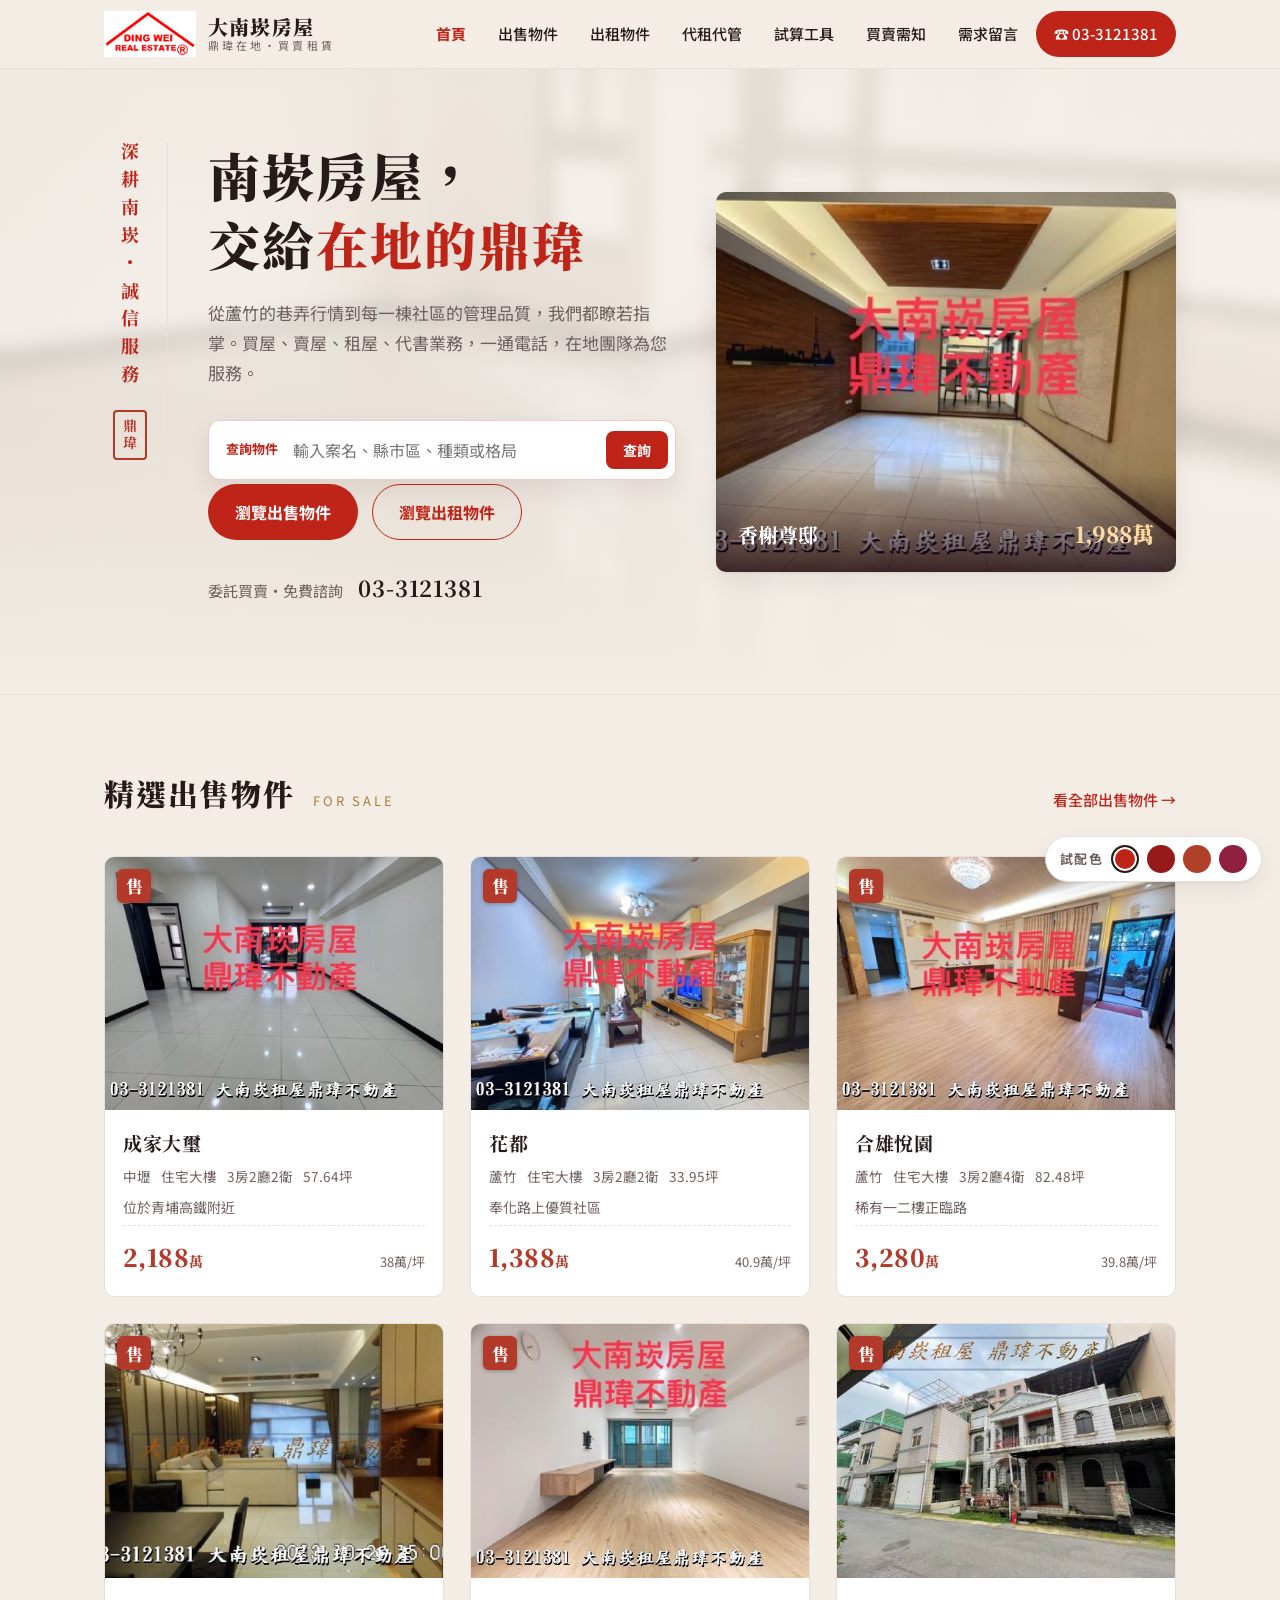
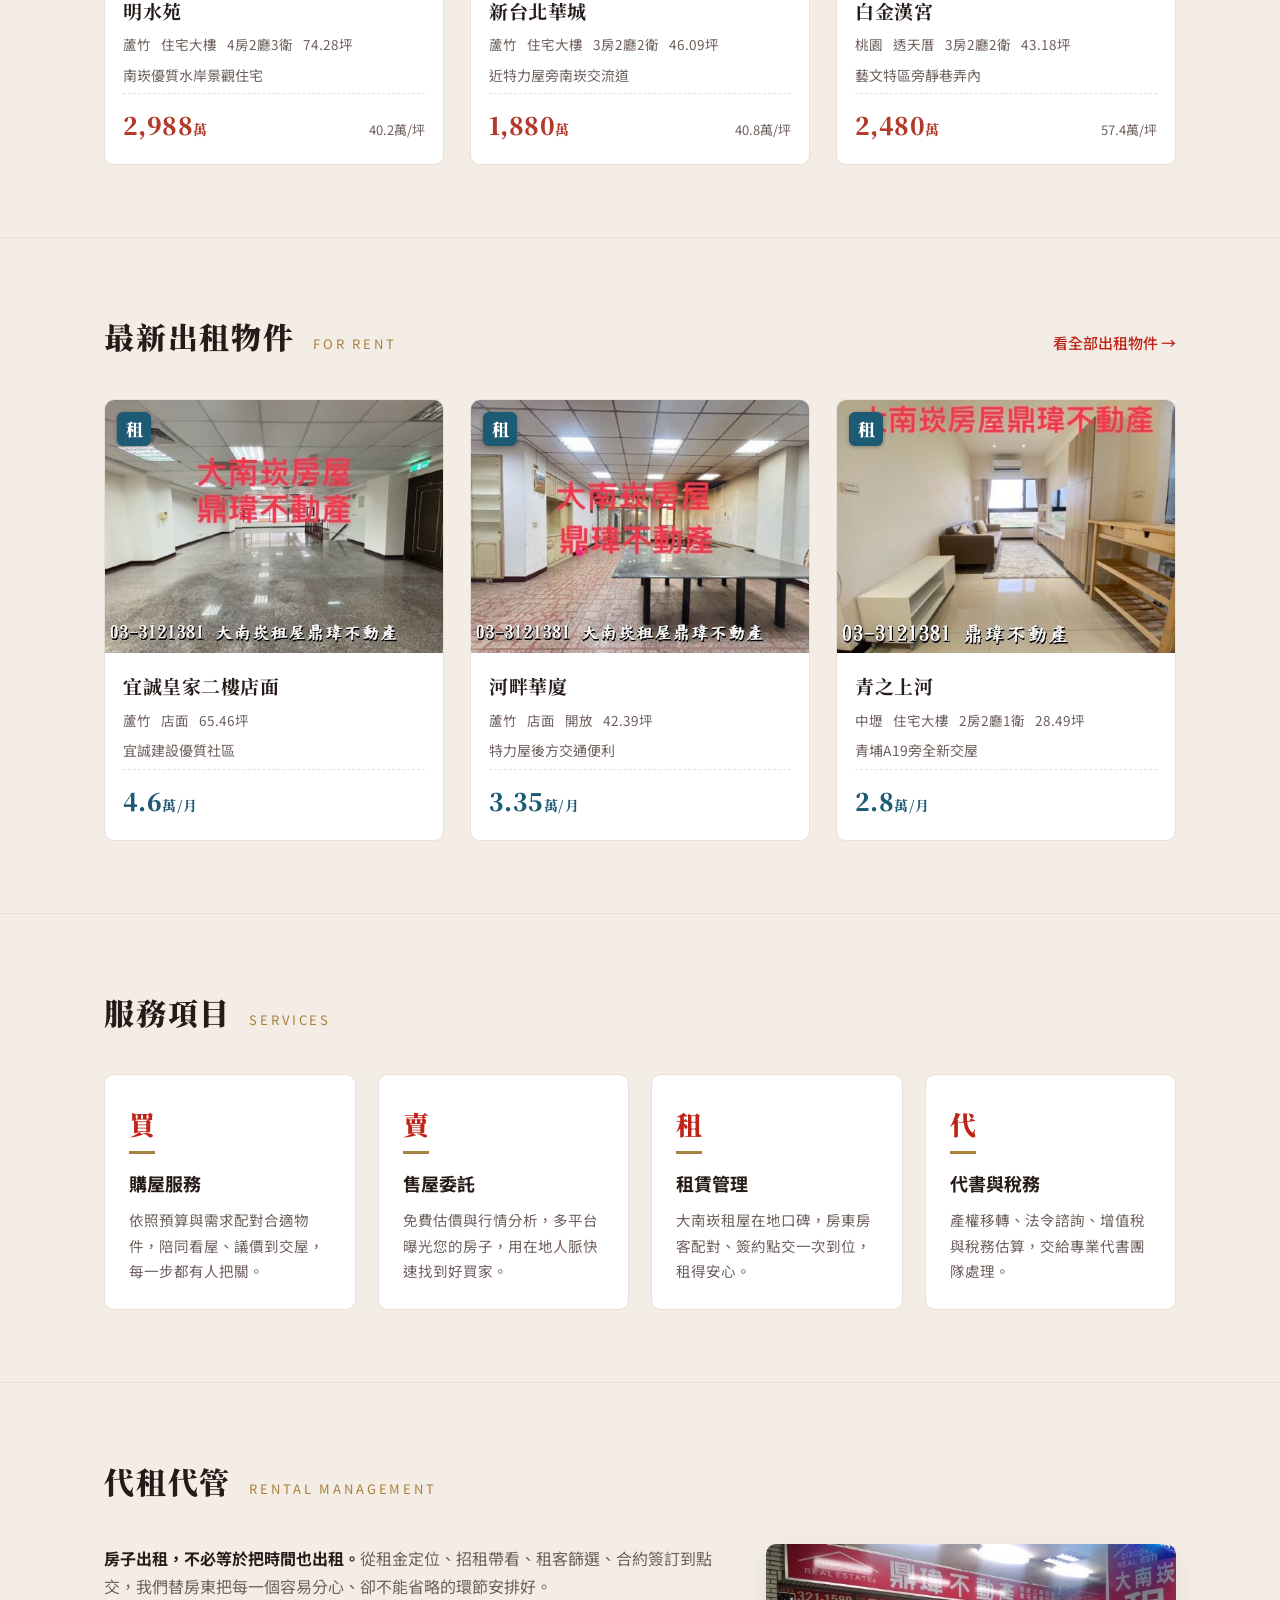
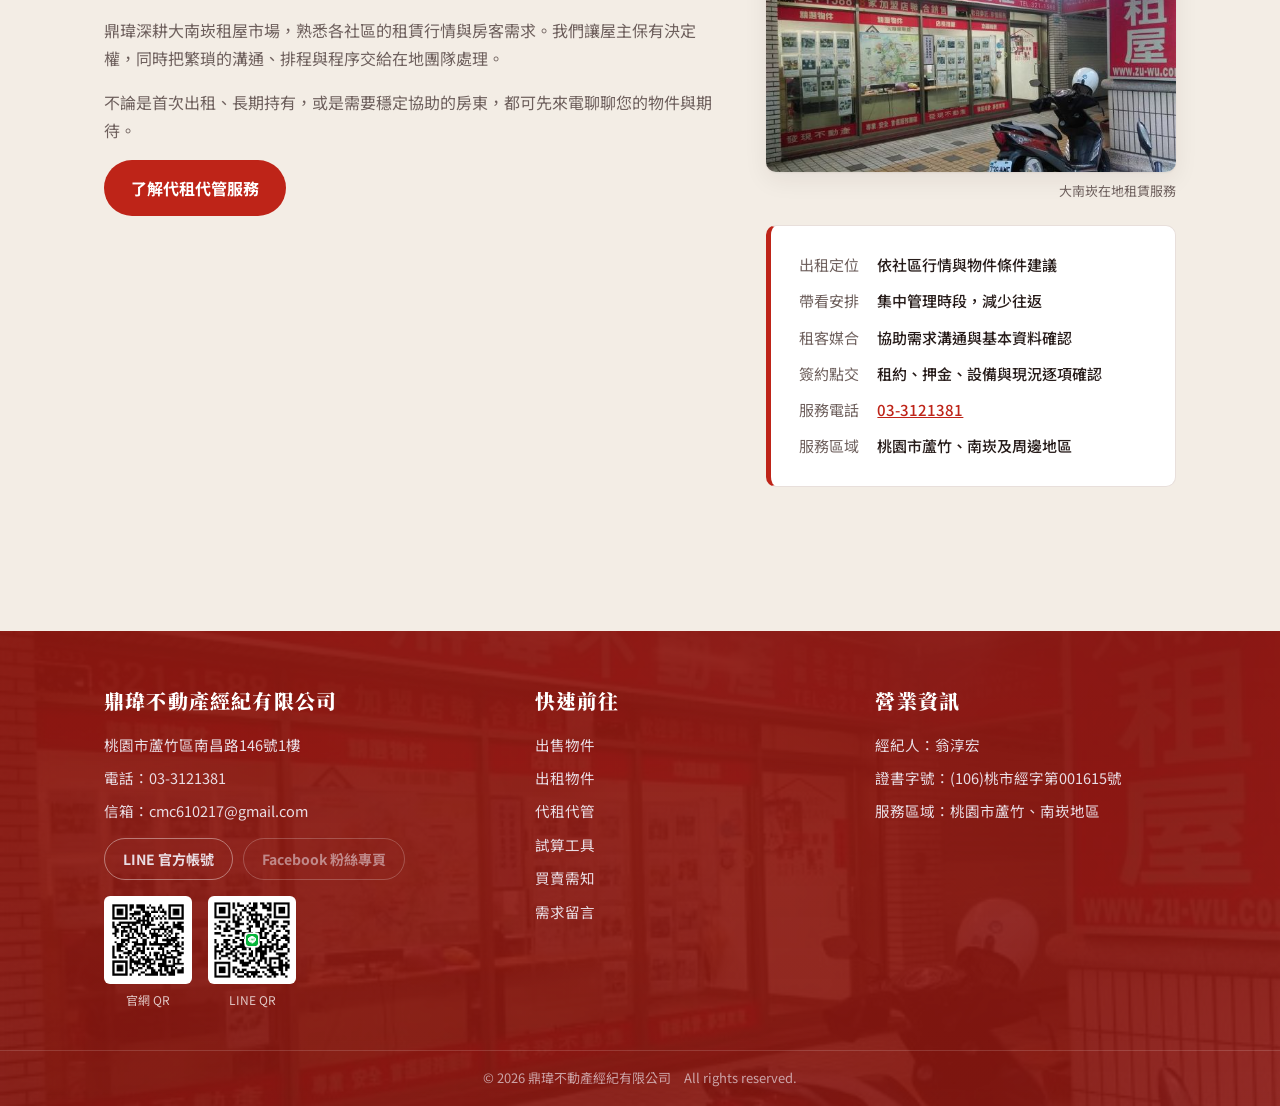
==== commit 9e59d6f8: "add public and admin listing search" ====
--- a/index.html
+++ b/index.html
@@ -8,7 +8,7 @@
 <link rel="preconnect" href="https://fonts.googleapis.com">
 <link rel="preconnect" href="https://fonts.gstatic.com" crossorigin>
 <link href="https://fonts.googleapis.com/css2?family=Noto+Sans+TC:wght@400;500;700&family=Noto+Serif+TC:wght@700;900&display=swap" rel="stylesheet">
-<link rel="stylesheet" href="assets/style.css?v=6">
+<link rel="stylesheet" href="assets/style.css?v=7">
 </head>
 <body data-page="home">
 
@@ -39,6 +39,11 @@
     <div>
       <h1>南崁房屋，<br>交給<em>在地的鼎瑋</em></h1>
       <p class="hero-lede">從蘆竹的巷弄行情到每一棟社區的管理品質，我們都瞭若指掌。買屋、賣屋、租屋、代書業務，一通電話，在地團隊為您服務。</p>
+      <form class="hero-search" action="listings.html" method="get">
+        <label for="home-query">查詢物件</label>
+        <input id="home-query" name="q" type="search" placeholder="輸入案名、縣市區、種類或格局">
+        <button type="submit">查詢</button>
+      </form>
       <div class="hero-actions">
         <a class="btn btn-primary" href="listings.html?deal=sell">瀏覽出售物件</a>
         <a class="btn btn-ghost" href="listings.html?deal=rent">瀏覽出租物件</a>
@@ -170,6 +175,6 @@
 
 <script src="assets/config.js?v=6"></script>
 <script src="assets/data.js?v=6"></script>
-<script src="assets/site.js?v=6"></script>
+<script src="assets/site.js?v=7"></script>
 </body>
 </html>
--- a/assets/style.css
+++ b/assets/style.css
@@ -529,6 +529,15 @@
   background: #fff;
   color: var(--ink);
 }
+.listing-search { display:flex; align-items:center; gap:8px; font-size:13px; font-weight:700; color:var(--ink-soft); }
+.listing-search input { width:250px; font:inherit; padding:8px 12px; border:1px solid var(--hairline); border-radius:8px; background:#fff; color:var(--ink); }
+.listing-search input:focus, .hero-search input:focus { outline:2px solid var(--plum); outline-offset:1px; }
+
+.hero-search { display:flex; align-items:center; width:min(100%, 520px); margin:24px 0 4px; padding:7px; background:#fff; border:1px solid rgba(190,36,24,.24); border-radius:12px; box-shadow:0 10px 22px rgba(53,25,20,.08); }
+.hero-search label { padding:0 10px; font-size:13px; font-weight:700; color:var(--plum); white-space:nowrap; }
+.hero-search input { min-width:0; flex:1; border:0; background:transparent; color:var(--ink); font:inherit; padding:8px 5px; }
+.hero-search input:focus { outline:0; }
+.hero-search button { border:0; border-radius:8px; padding:9px 17px; background:var(--plum); color:#fff; font:700 14px var(--font-body); cursor:pointer; }
 
 .filter-count { margin-left: auto; font-size: 14px; color: var(--ink-soft); }
 
@@ -1219,5 +1228,8 @@
   .section { padding: 48px 0; }
   .section-head { flex-wrap: wrap; gap: 8px 14px; }
   .filter-count { width: 100%; margin-left: 0; }
+  .listing-search { width:100%; }
+  .listing-search input { flex:1; width:auto; }
+  .hero-search { display:grid; grid-template-columns:auto 1fr auto; }
   .gallery-thumbs { grid-template-columns: repeat(4, 1fr); }
 }
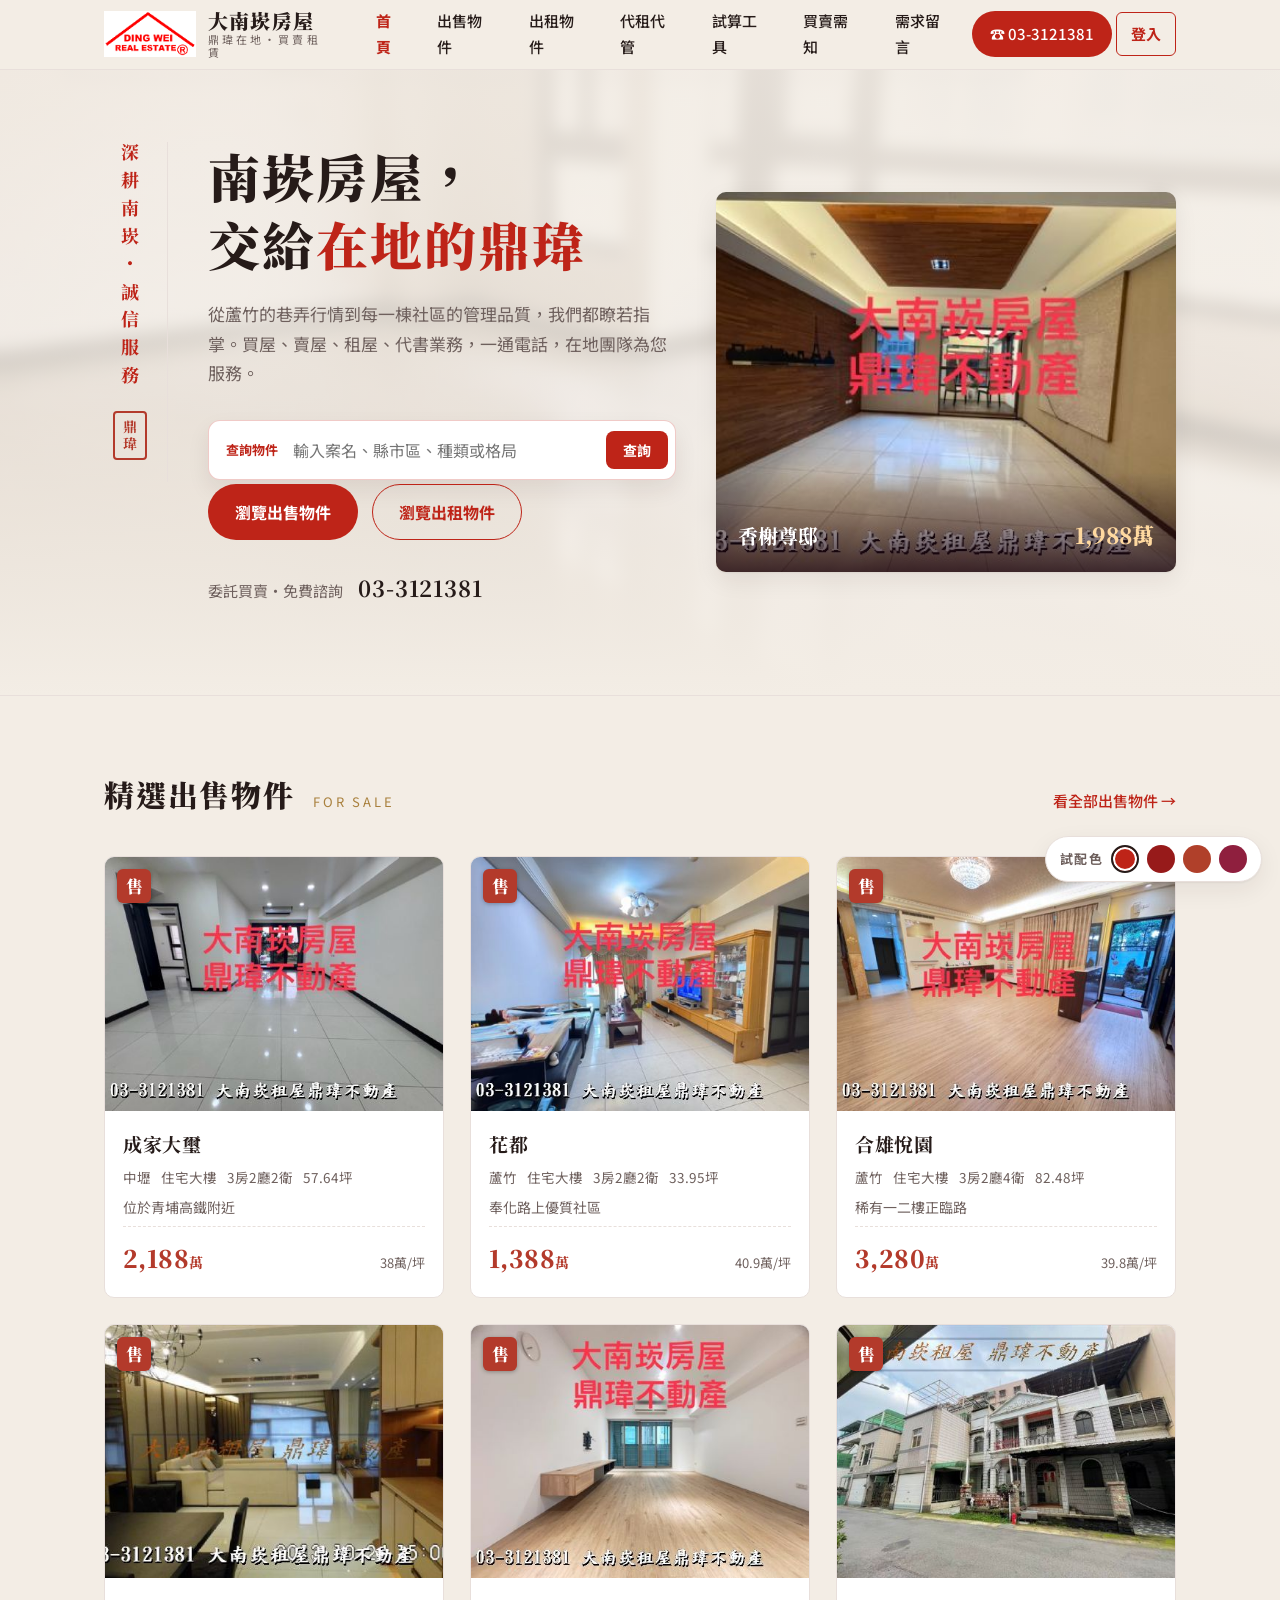
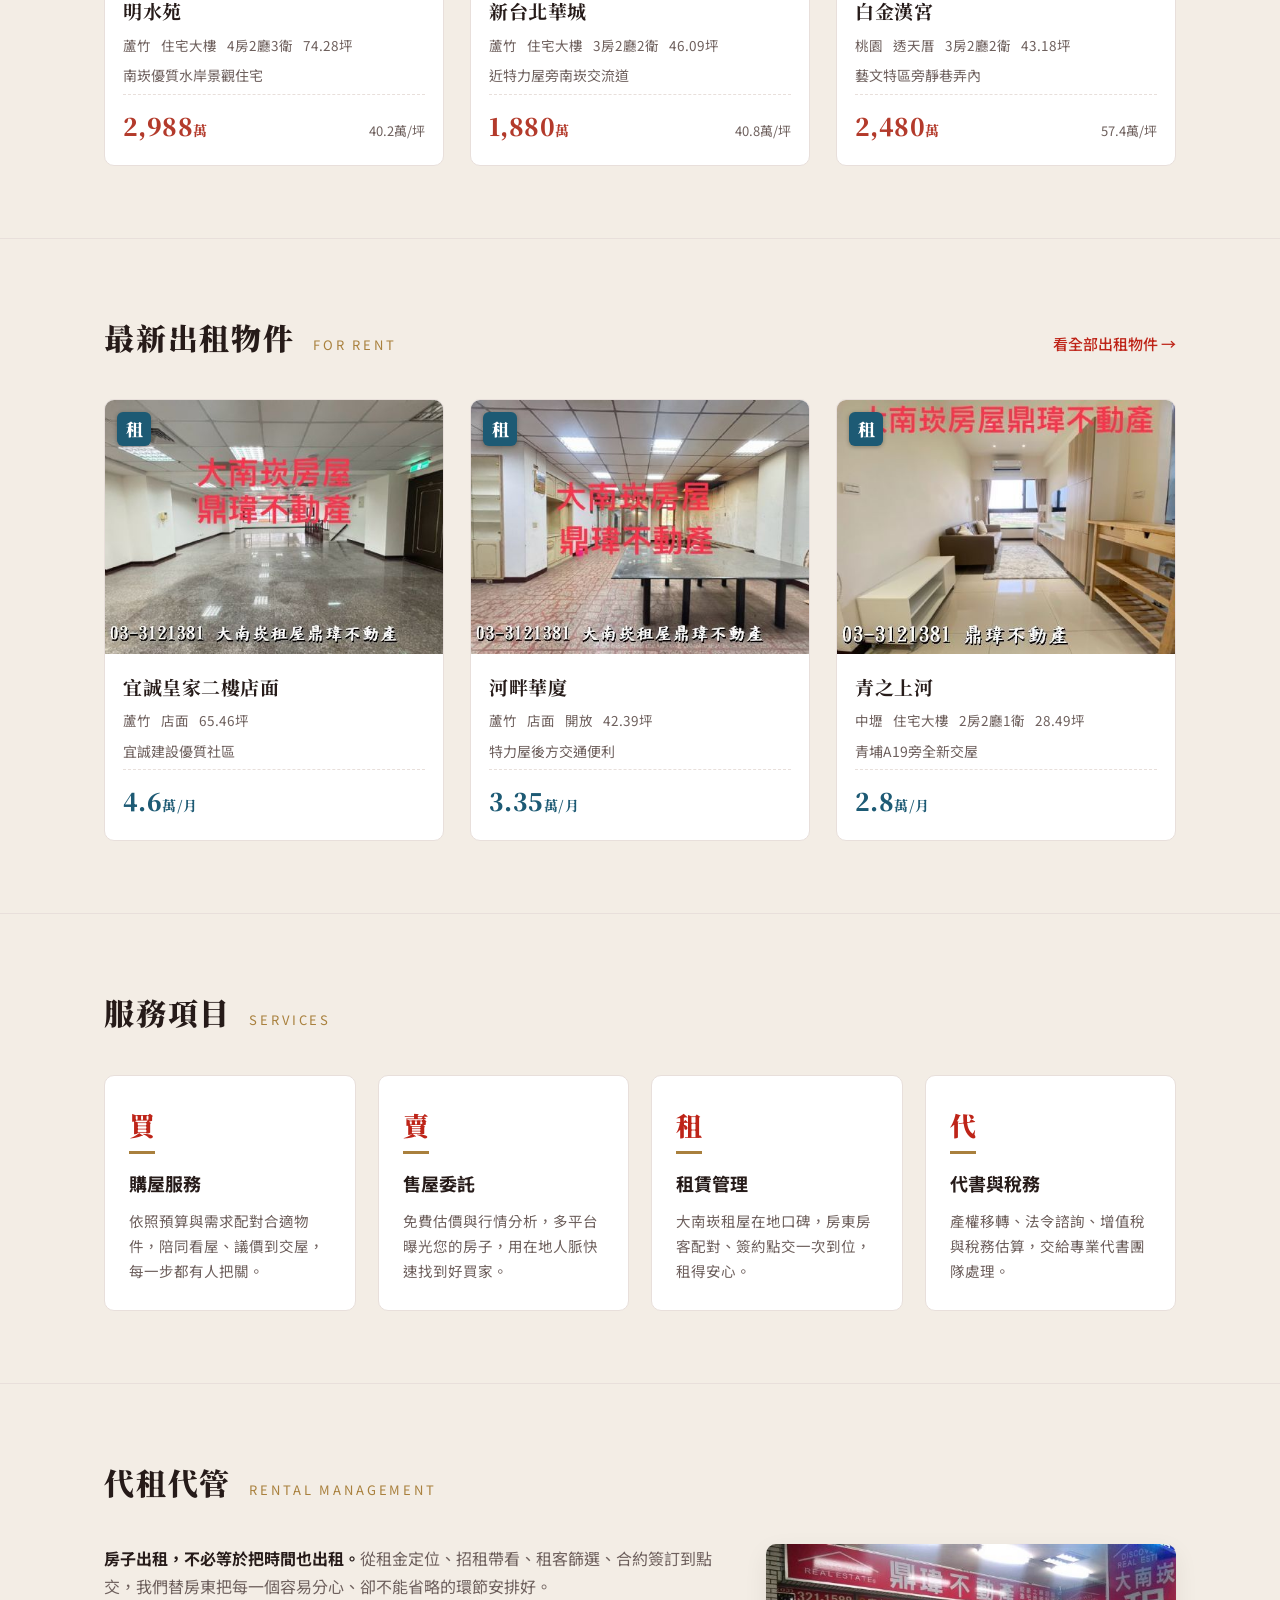
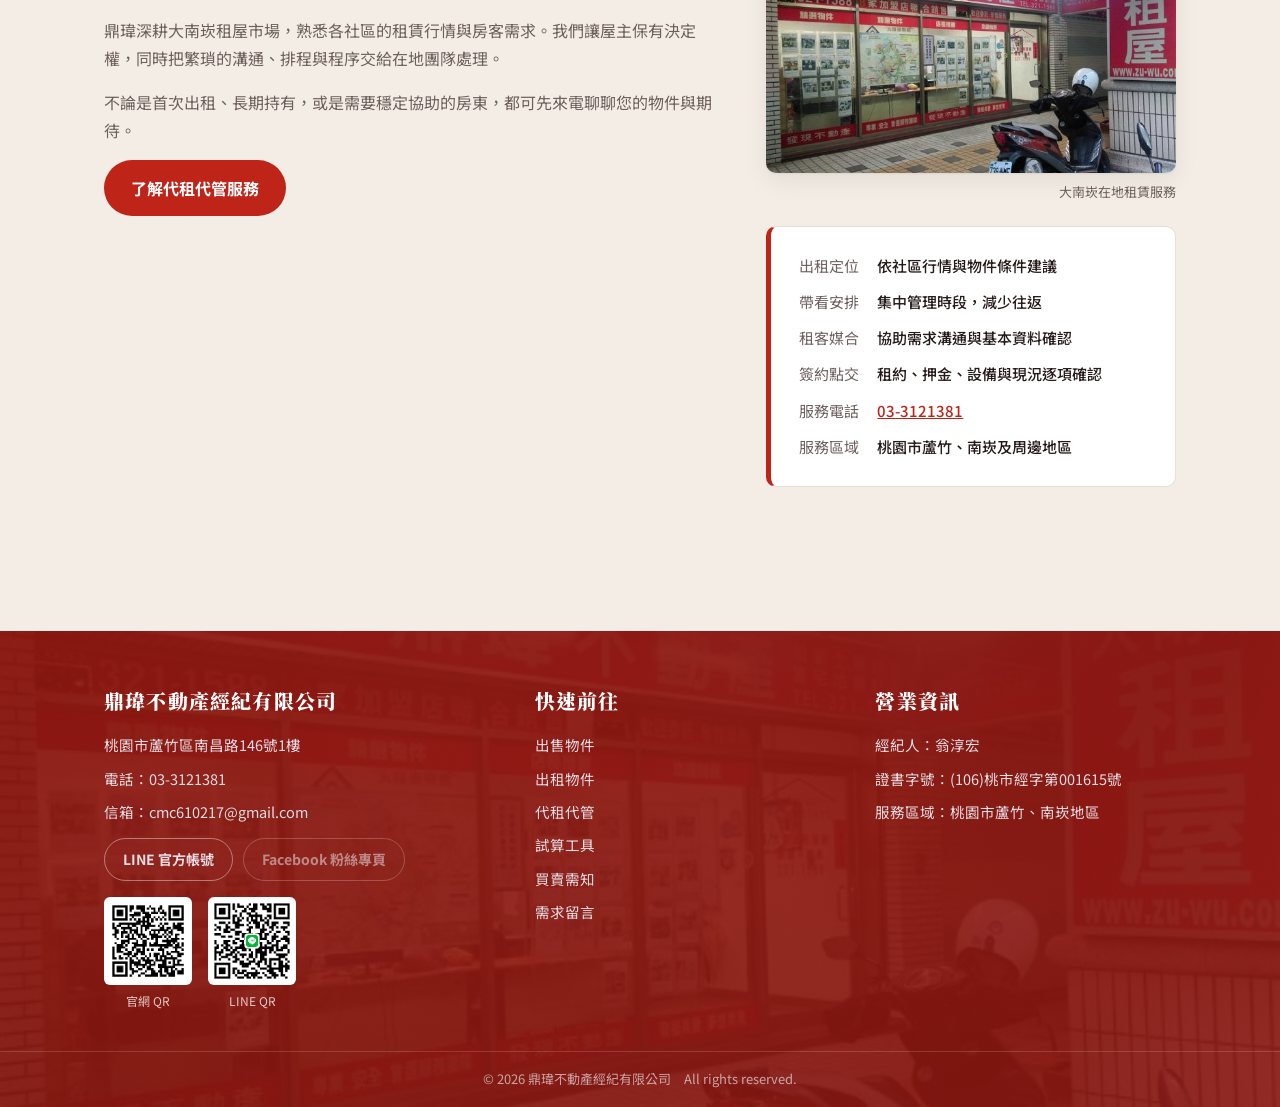
==== commit ce4236d7: "add admin login entry to site header" ====
--- a/index.html
+++ b/index.html
@@ -29,6 +29,7 @@
       <a href="knowledge.html">買賣需知</a>
       <a href="needs.html">需求留言</a>
       <a class="tel-btn" href="tel:033121381">☎ 03-3121381</a>
+      <a class="login-link" href="dw-console-k7f3q9.html" aria-label="登入物件管理後台">登入</a>
     </nav>
   </div>
 </header>
--- a/assets/style.css
+++ b/assets/style.css
@@ -168,6 +168,15 @@
 }
 .tel-btn:hover { background: var(--plum-deep) !important; color: #fff !important; }
 
+.login-link {
+  border: 1px solid var(--plum);
+  color: var(--plum) !important;
+  font-weight: 700 !important;
+  white-space: nowrap;
+}
+.login-link:hover { background: var(--plum) !important; color: #fff !important; }
+.login-link:focus-visible { outline: 2px solid var(--plum); outline-offset: 2px; }
+
 /* ---------- 首頁主視覺 ---------- */
 
 .hero {
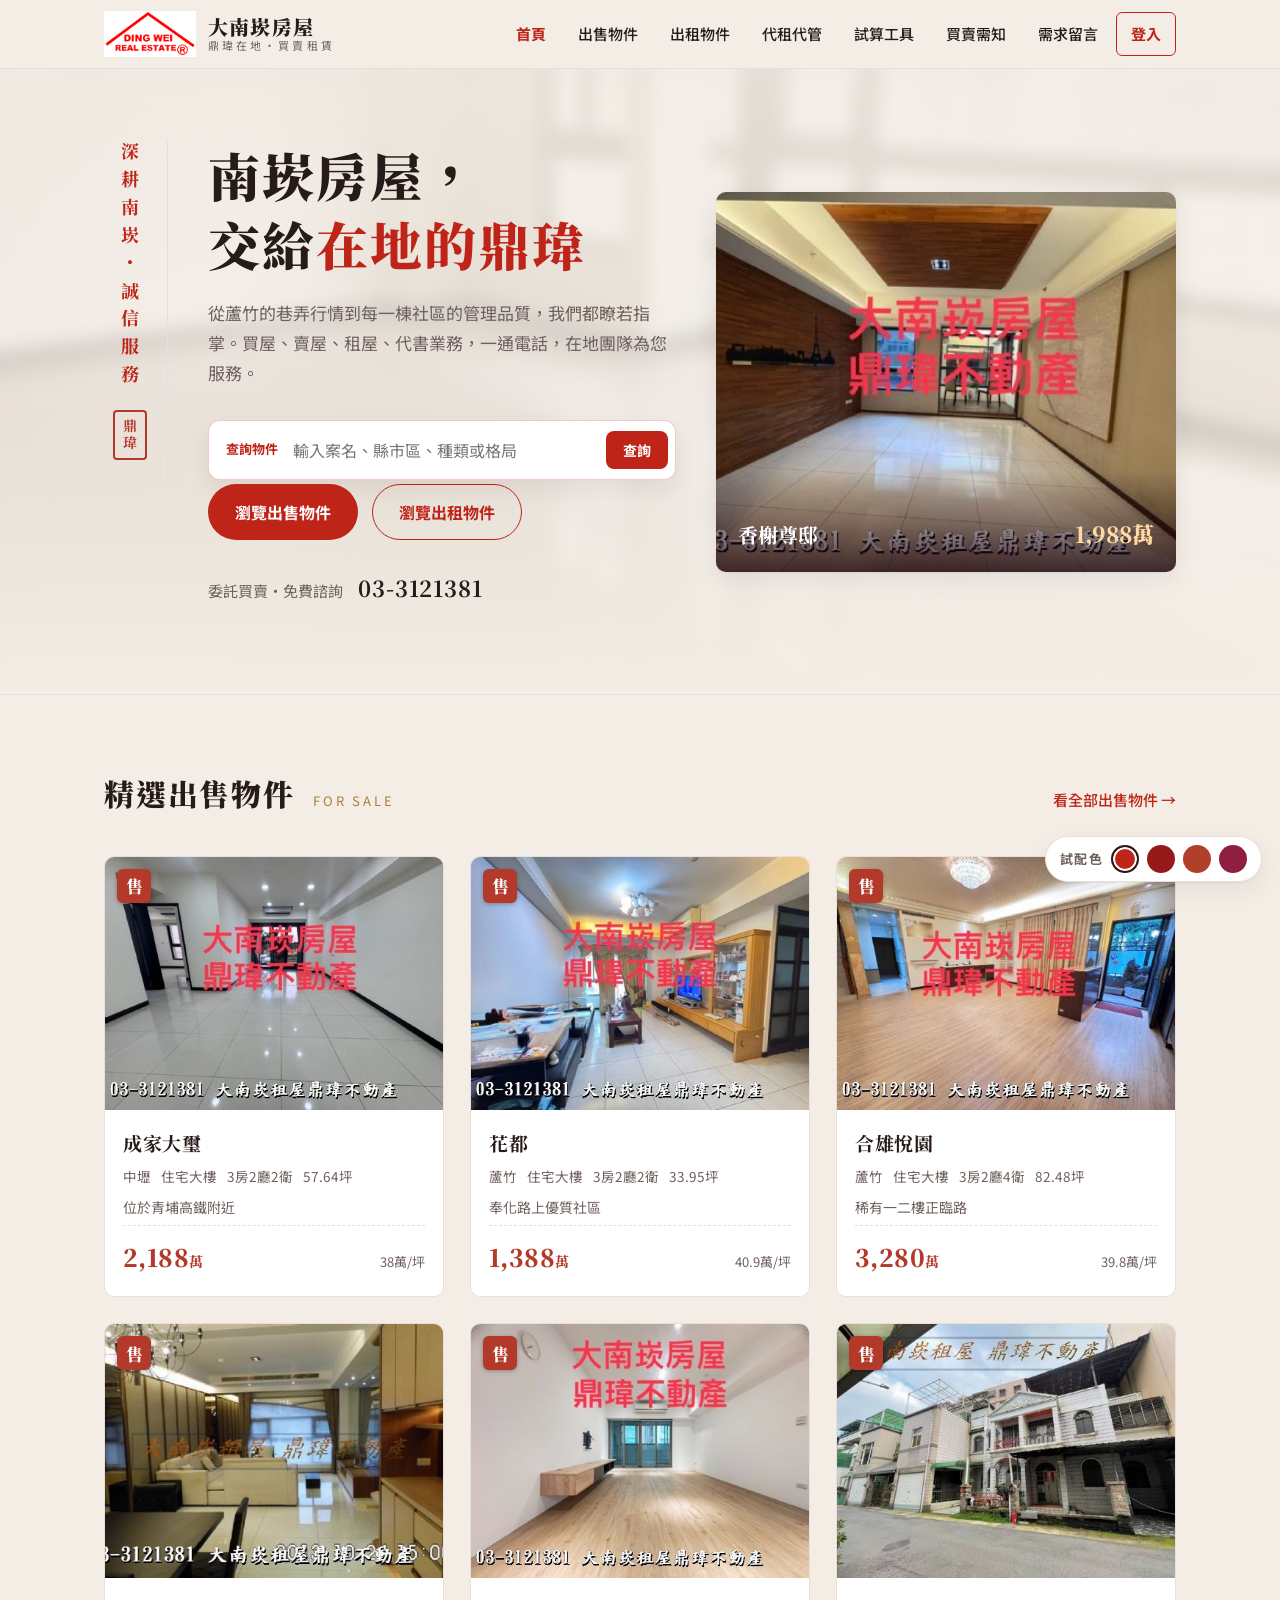
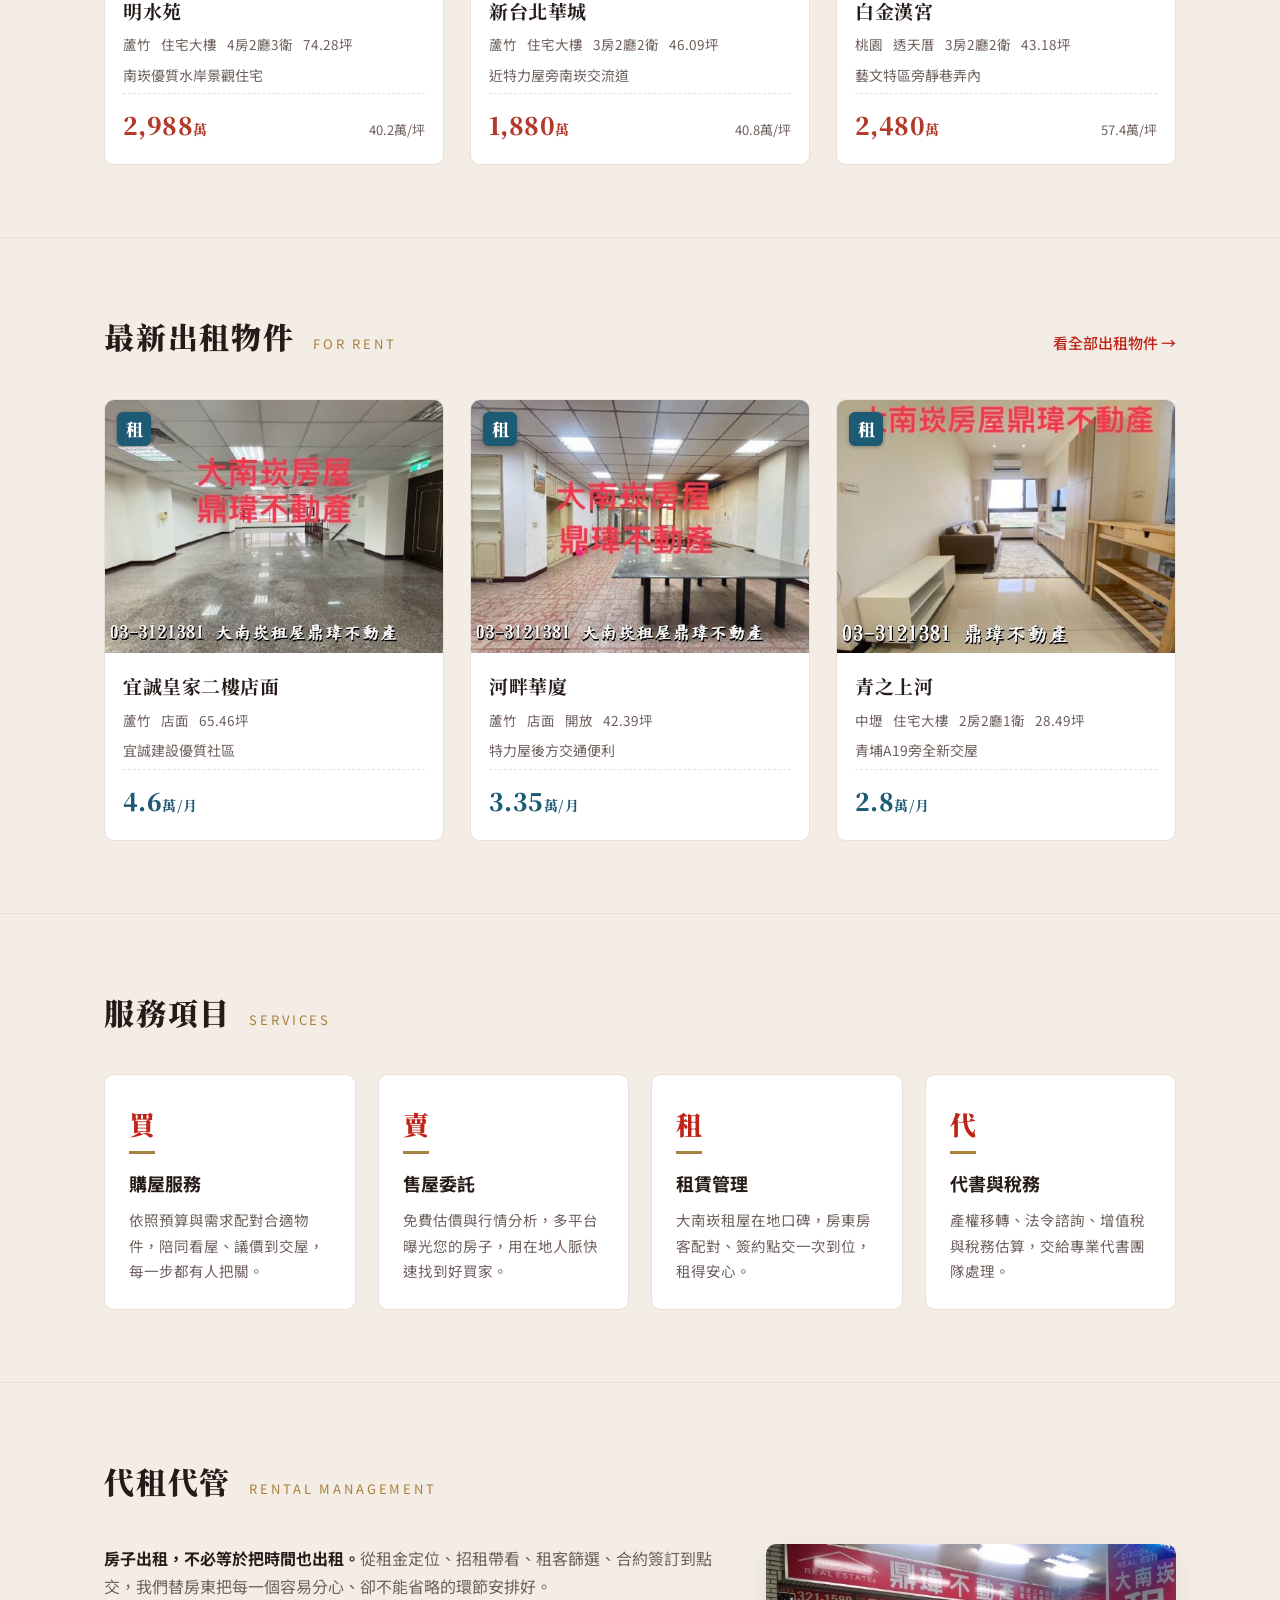
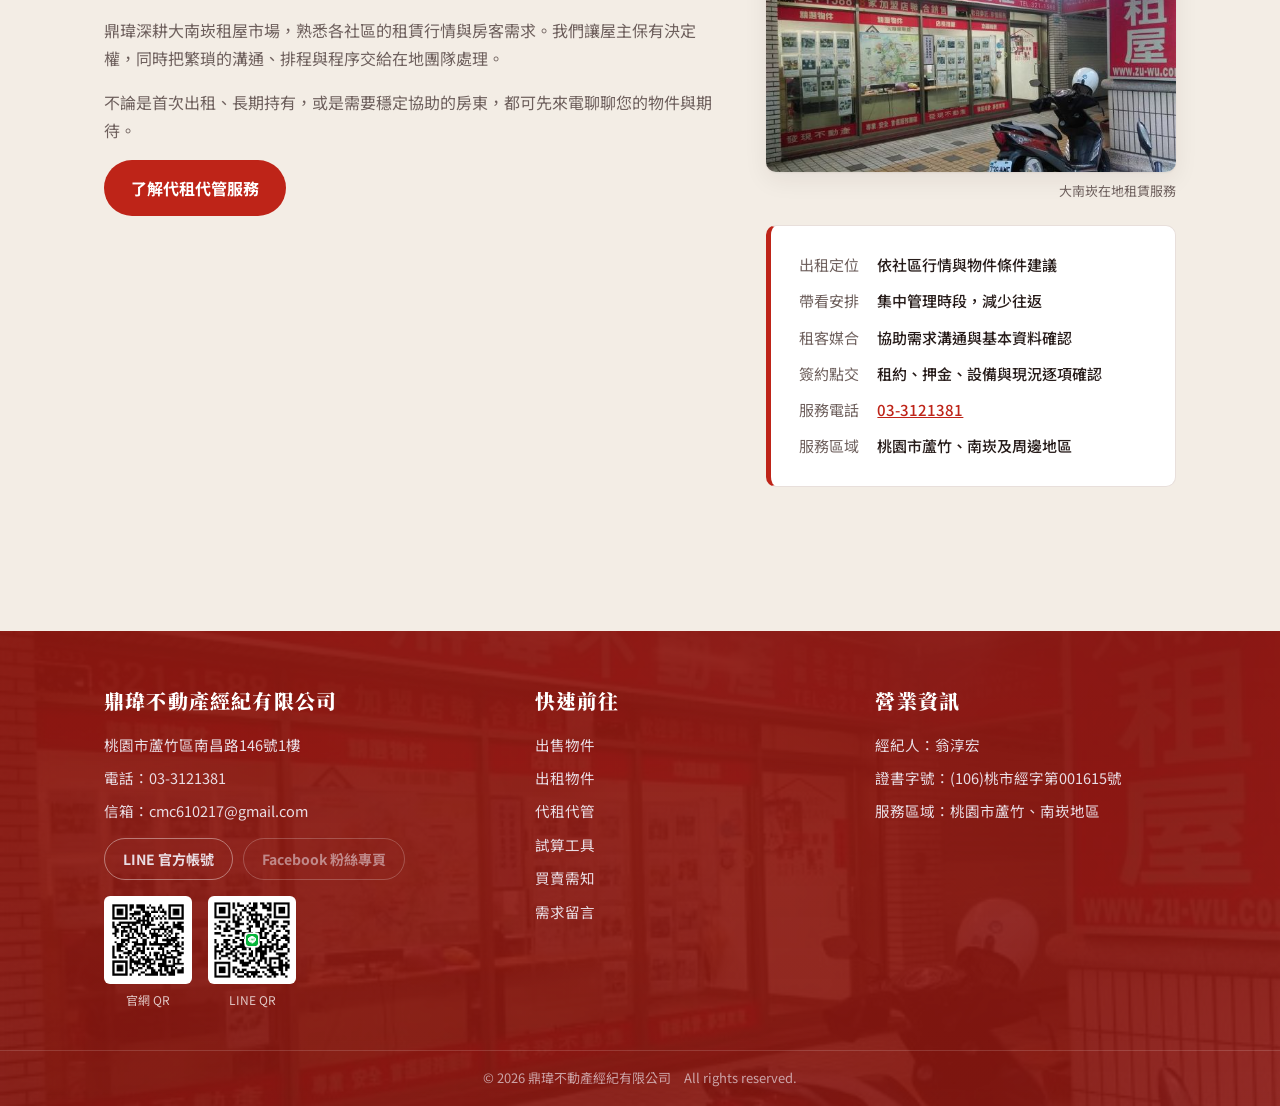
==== commit adf5ff79: "remove header phone button" ====
--- a/index.html
+++ b/index.html
@@ -28,7 +28,6 @@
       <a href="tools.html">試算工具</a>
       <a href="knowledge.html">買賣需知</a>
       <a href="needs.html">需求留言</a>
-      <a class="tel-btn" href="tel:033121381">☎ 03-3121381</a>
       <a class="login-link" href="dw-console-k7f3q9.html" aria-label="登入物件管理後台">登入</a>
     </nav>
   </div>
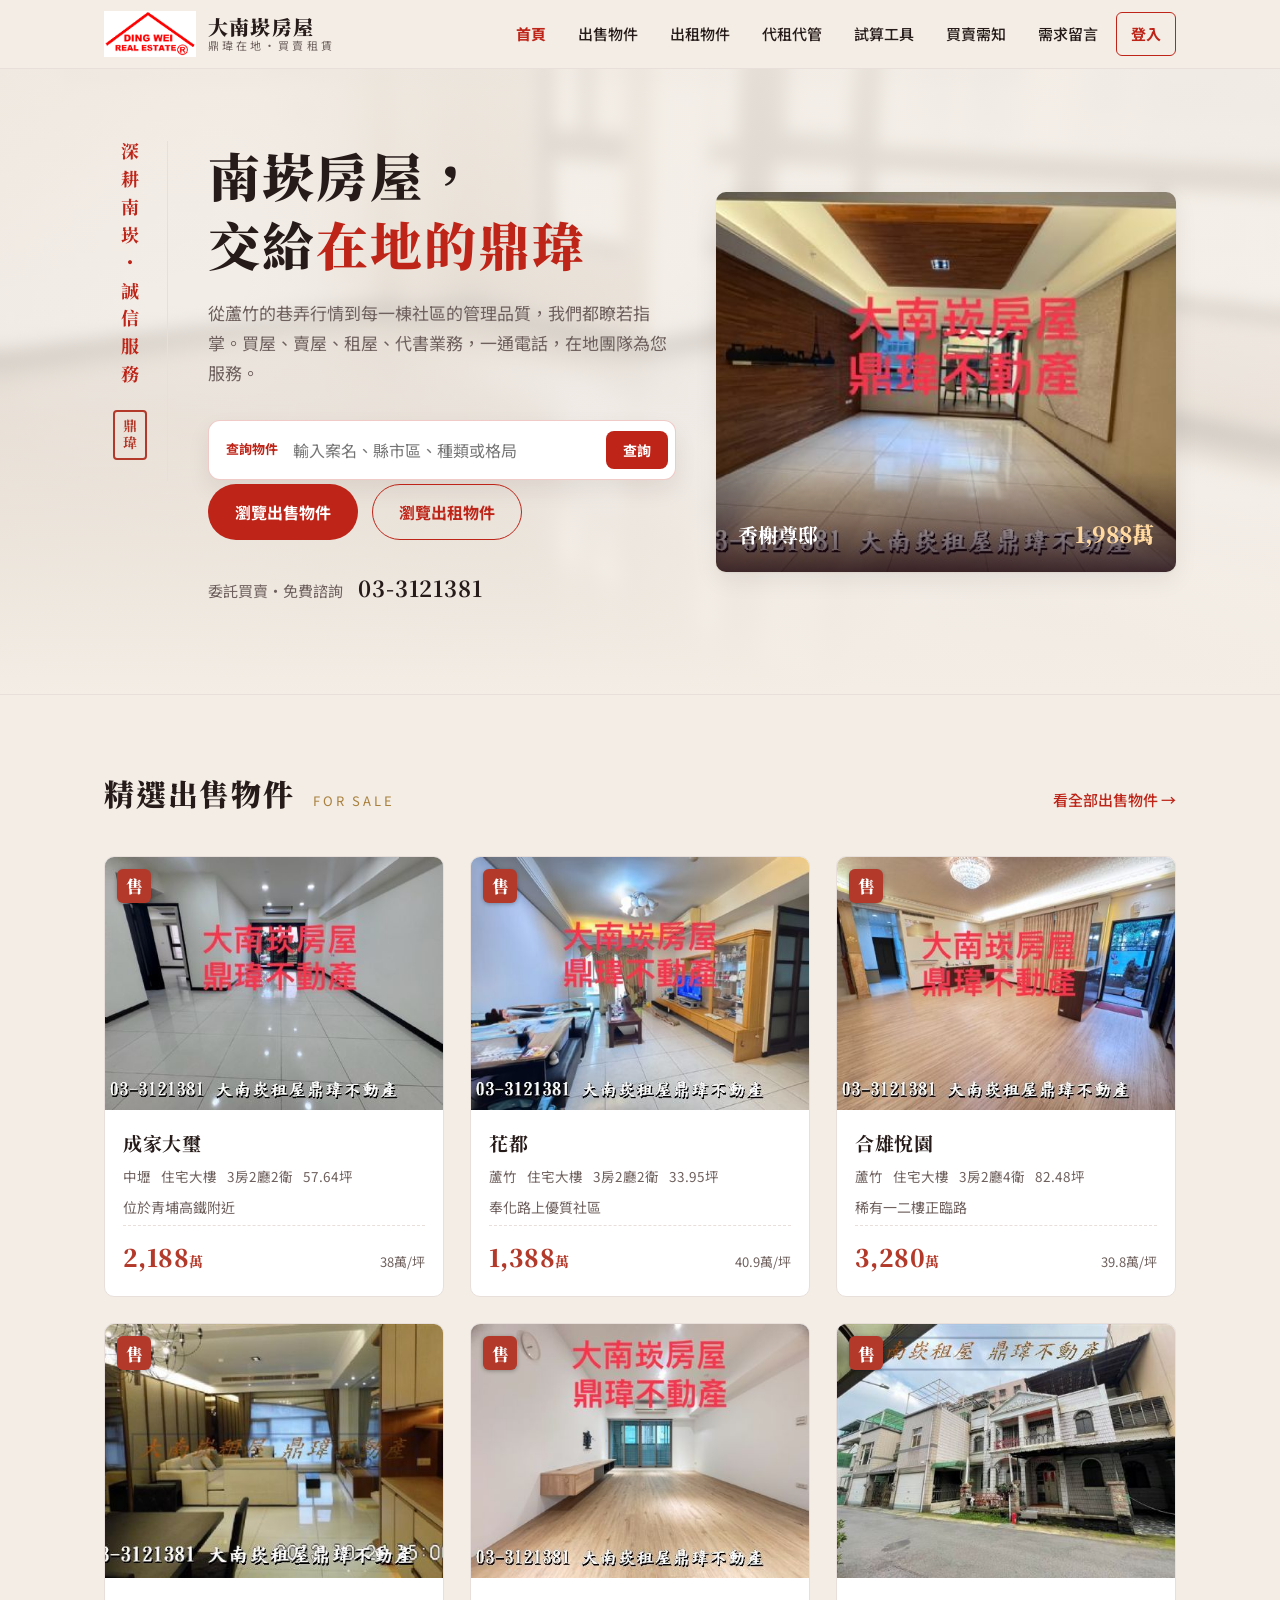
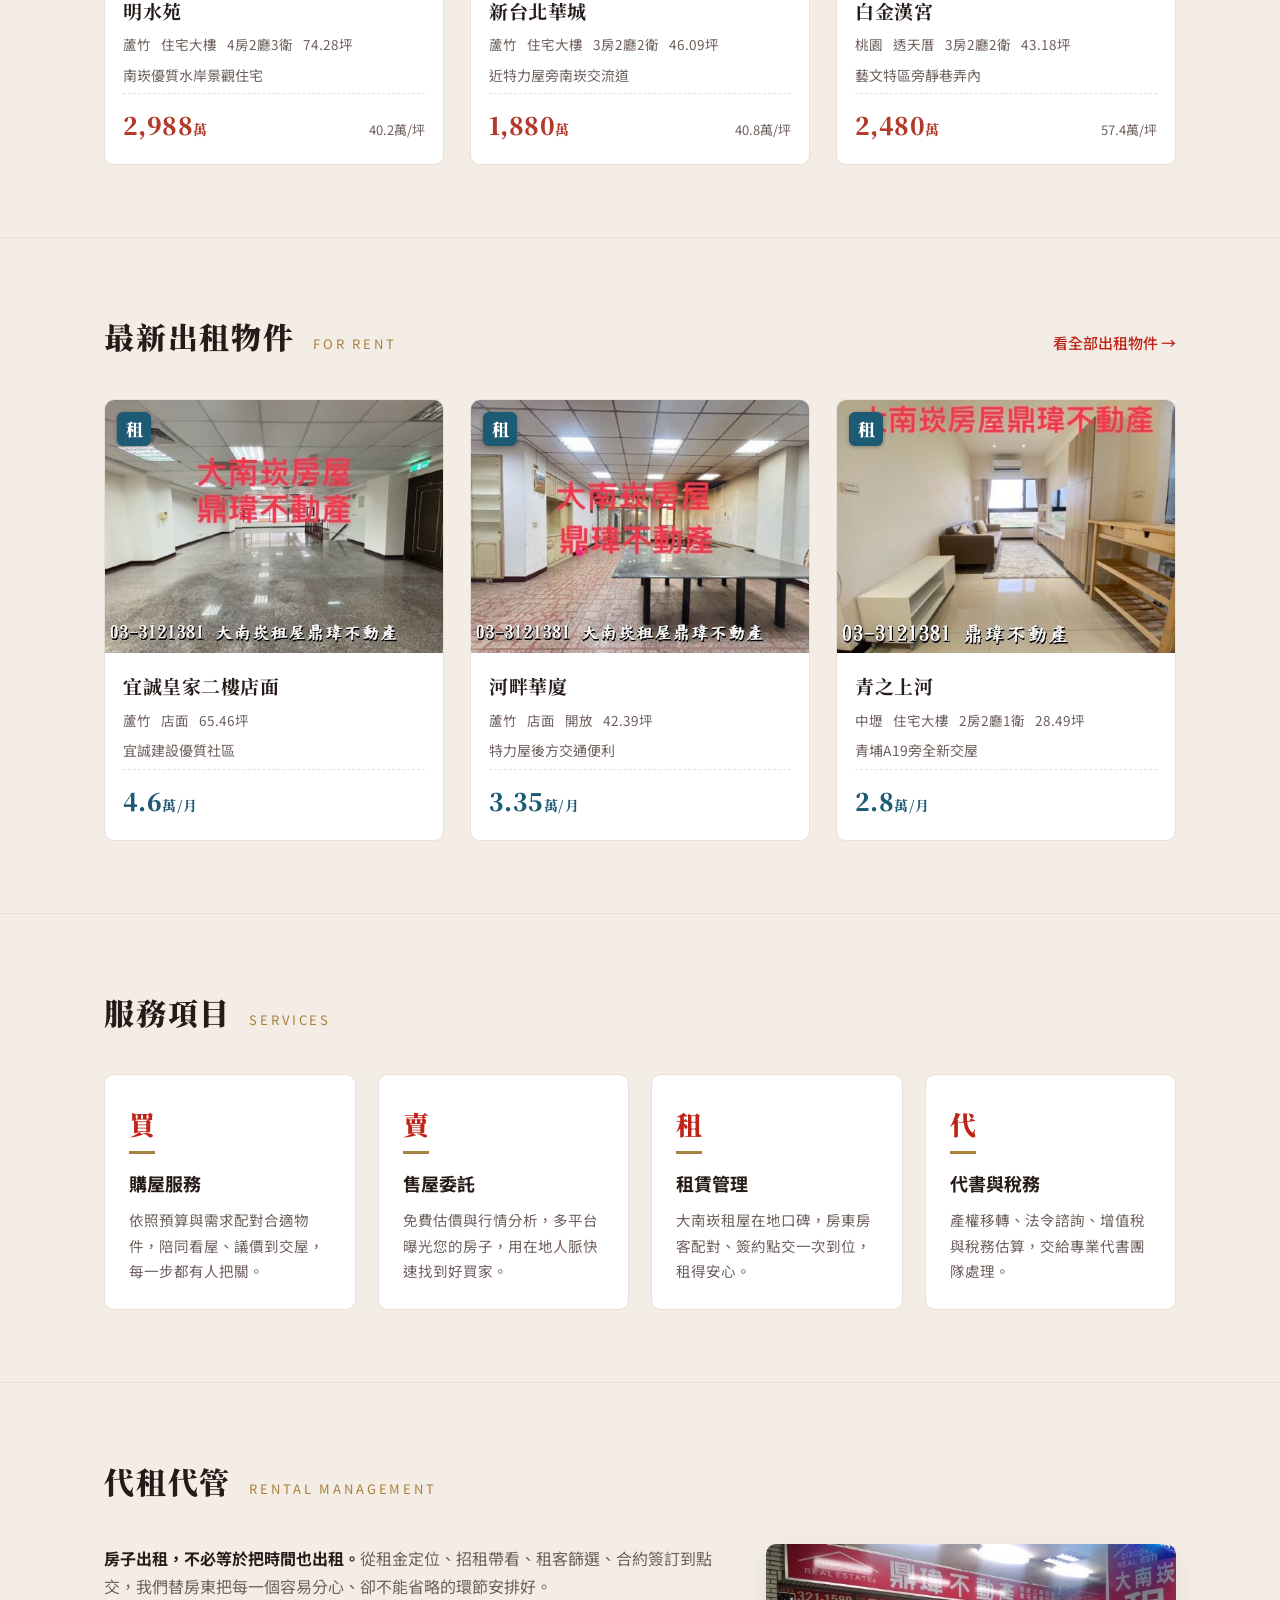
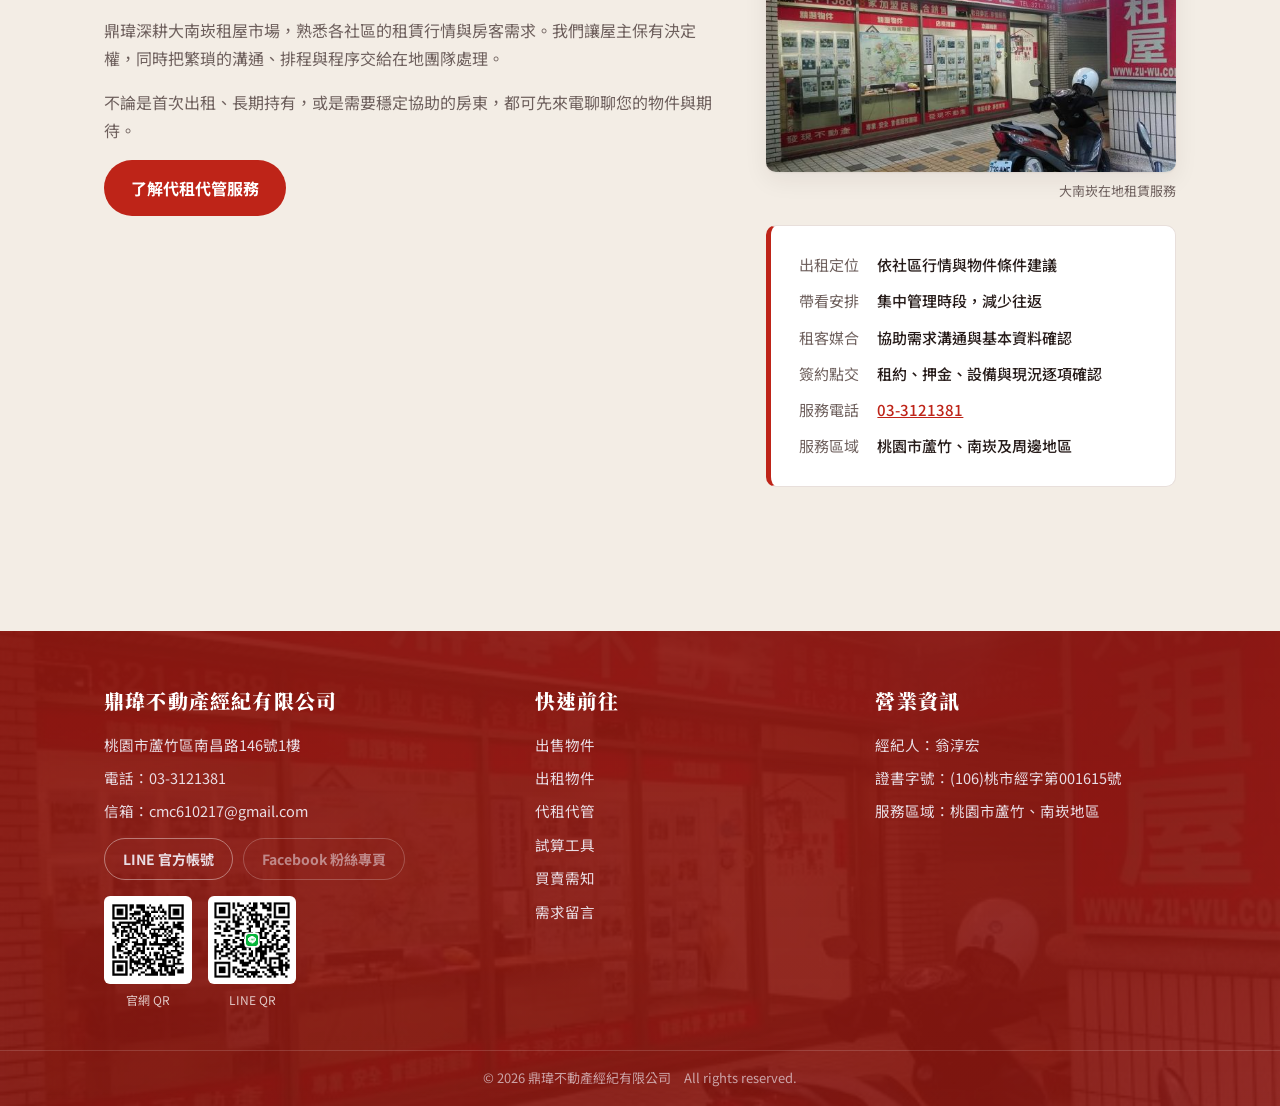
==== commit eafe004d: "Polish management page and listing controls" ====
--- a/index.html
+++ b/index.html
@@ -3,8 +3,37 @@
 <head>
 <meta charset="utf-8">
 <meta name="viewport" content="width=device-width, initial-scale=1">
-<title>鼎瑋不動產經紀有限公司｜桃園蘆竹南崁 買屋・賣屋・租屋</title>
-<meta name="description" content="鼎瑋不動產深耕桃園蘆竹南崁地區，提供房屋、土地、不動產租賃買賣、代書業務、法令諮詢、稅務估算與市場行情查詢服務。電話 03-3121381。">
+<title>大南崁房屋｜鼎瑋不動產｜桃園蘆竹南崁 買屋・賣屋・租屋</title>
+<meta name="description" content="大南崁房屋－鼎瑋不動產經紀有限公司，深耕桃園蘆竹、南崁地區，提供房屋與土地買賣、租屋、代租代管、代書業務、法令諮詢及稅務估算服務。電話 03-3121381。">
+<meta name="robots" content="index,follow,max-image-preview:large">
+<link rel="canonical" href="https://dingwei-realty.com/">
+<meta property="og:type" content="website">
+<meta property="og:locale" content="zh_TW">
+<meta property="og:title" content="大南崁房屋｜鼎瑋不動產">
+<meta property="og:description" content="桃園蘆竹、南崁在地房屋買賣、租屋與代租代管服務。">
+<meta property="og:url" content="https://dingwei-realty.com/">
+<meta property="og:image" content="https://dingwei-realty.com/assets/brand/company.jpg">
+<script type="application/ld+json">
+{
+  "@context": "https://schema.org",
+  "@type": "RealEstateAgent",
+  "name": "大南崁房屋｜鼎瑋不動產經紀有限公司",
+  "alternateName": ["大南崁房屋", "鼎瑋不動產", "鼎玮不动产"],
+  "url": "https://dingwei-realty.com/",
+  "image": "https://dingwei-realty.com/assets/brand/company.jpg",
+  "telephone": "+886-3-312-1381",
+  "email": "cmc610217@gmail.com",
+  "address": {
+    "@type": "PostalAddress",
+    "streetAddress": "南昌路146號1樓",
+    "addressLocality": "蘆竹區",
+    "addressRegion": "桃園市",
+    "addressCountry": "TW"
+  },
+  "areaServed": ["桃園市蘆竹區", "南崁"],
+  "sameAs": ["https://line.me/ti/p/ADzdYhodme"]
+}
+</script>
 <link rel="preconnect" href="https://fonts.googleapis.com">
 <link rel="preconnect" href="https://fonts.gstatic.com" crossorigin>
 <link href="https://fonts.googleapis.com/css2?family=Noto+Sans+TC:wght@400;500;700&family=Noto+Serif+TC:wght@700;900&display=swap" rel="stylesheet">
@@ -175,6 +204,6 @@
 
 <script src="assets/config.js?v=6"></script>
 <script src="assets/data.js?v=6"></script>
-<script src="assets/site.js?v=7"></script>
+<script src="assets/site.js?v=8"></script>
 </body>
 </html>
--- a/assets/style.css
+++ b/assets/style.css
@@ -21,26 +21,6 @@
   --font-body: "Noto Sans TC", "Microsoft JhengHei", sans-serif;
 }
 
-/* ---------- 備選紅色配色（右下角「試配色」切換，預設＝正紅） ---------- */
-
-:root[data-theme="crimson"] {
-  --plum: #971A1A;
-  --plum-deep: #6B1010;
-  --plum-tint: #F7EAEA;
-}
-
-:root[data-theme="brick"] {
-  --plum: #B0402A;
-  --plum-deep: #7F2B1B;
-  --plum-tint: #F8EDE9;
-}
-
-:root[data-theme="rose"] {
-  --plum: #8F1F3E;
-  --plum-deep: #611229;
-  --plum-tint: #F6EAEE;
-}
-
 * { box-sizing: border-box; }
 
 html { scroll-behavior: smooth; }
@@ -621,60 +601,96 @@
 
 /* ---------- 代租代管 ---------- */
 
-.management-hero { padding: 92px 0 84px; background: linear-gradient(115deg, var(--plum) 0%, #5b1713 58%, #8e3028 100%); color: #fff; }
-.management-hero .wrap { max-width: 920px; }
-.management-label { margin: 0 0 16px; font-size: 14px; font-weight: 700; letter-spacing: .13em; color: #f4d0c9; }
-.management-hero h1 { max-width: 680px; margin: 0; font-family: var(--font-display); font-size: 48px; line-height: 1.3; letter-spacing: .05em; }
-.management-hero p:not(.management-label) { max-width: 630px; margin: 22px 0 28px; line-height: 1.9; color: #f8e9e5; }
-.management-hero .btn-primary { background: #fff; color: var(--plum); border-color: #fff; }
-.management-grid { display: grid; grid-template-columns: repeat(4, 1fr); gap: 18px; }
-.management-grid article { min-height: 208px; padding: 24px 20px; background: #fff; border-top: 3px solid var(--plum); box-shadow: 0 8px 22px rgba(40, 22, 18, .08); }
-.management-grid span { display: block; color: var(--plum); font-size: 13px; font-weight: 900; letter-spacing: .14em; }
-.management-grid h3 { margin: 18px 0 10px; font-family: var(--font-display); font-size: 20px; }
-.management-grid p { margin: 0; color: var(--ink-soft); line-height: 1.8; font-size: 14px; }
-.management-note { background: #efe4dc; }
-.management-note .wrap { display: flex; align-items: center; justify-content: space-between; gap: 36px; }
-.management-note h2 { margin: 0 0 10px; font-family: var(--font-display); font-size: 28px; }
-.management-note p { max-width: 650px; margin: 0; color: var(--ink-soft); line-height: 1.85; }
-
-/* ---------- 試配色浮動切換器 ---------- */
-
-.theme-picker {
-  position: fixed;
-  right: 18px;
-  bottom: 18px;
-  z-index: 80;
-  background: var(--card);
-  border: 1px solid var(--hairline);
-  border-radius: 999px;
-  box-shadow: var(--shadow);
-  display: flex;
-  align-items: center;
-  gap: 8px;
-  padding: 8px 14px;
-}
-
-.theme-picker .tp-label {
-  font-size: 13px;
-  font-weight: 700;
-  color: var(--ink-soft);
-  letter-spacing: .1em;
-}
-
-.theme-picker button {
-  appearance: none;
-  border: 2px solid transparent;
-  border-radius: 50%;
-  width: 28px;
-  height: 28px;
-  cursor: pointer;
-  padding: 0;
-}
-
-.theme-picker button.active {
-  border-color: var(--ink);
-  box-shadow: 0 0 0 2px #fff inset;
-}
+.management-page { background: #f7f1eb; overflow: hidden; }
+body:has(.management-page) .theme-picker { display:none; }
+.management-hero--proof { position: relative; padding: 82px 0 72px; background: #6f1f21; color: #fff; }
+.management-hero--proof::before { content:""; position:absolute; inset:0; opacity:.22; background-image: linear-gradient(90deg, rgba(255,255,255,.09) 1px, transparent 1px), linear-gradient(rgba(255,255,255,.06) 1px, transparent 1px); background-size: 38px 38px; mask-image: linear-gradient(to right, #000 0%, transparent 75%); }
+.management-hero-grid { position:relative; display:grid; grid-template-columns: minmax(0, .95fr) minmax(340px, .8fr); gap: clamp(36px, 7vw, 92px); align-items:center; }
+.management-hero-copy h1 { margin:0; font-family:var(--font-display); font-size:clamp(38px, 4.65vw, 60px); line-height:1.22; letter-spacing:.045em; }
+.management-hero-copy > p { max-width:590px; margin:24px 0 29px; color:#f8e7df; font-size:17px; line-height:1.95; }
+.management-hero-actions { display:flex; align-items:center; gap:24px; flex-wrap:wrap; }
+.management-hero--proof .btn-primary { background:#fff; border-color:#fff; color:#7a1e1e; }
+.management-text-link { color:#fff; text-decoration-color:#dca67b; text-underline-offset:5px; font-weight:700; }
+.management-hero-points { display:flex; flex-wrap:wrap; gap:9px 20px; list-style:none; padding:0; margin:34px 0 0; color:#f6d9cb; font-size:13px; }
+.management-hero-points li { position:relative; padding-left:13px; }
+.management-hero-points li::before { content:""; position:absolute; left:0; top:.64em; width:5px; height:5px; border-radius:50%; background:#dfb179; }
+.management-hero-photo { margin:0; position:relative; min-height:418px; padding:0 0 26px 25px; overflow:visible; }
+.management-hero-photo::before { content:""; position:absolute; left:0; bottom:0; width:82%; height:86%; border:1px solid rgba(255,255,255,.38); }
+.management-hero-photo img { position:relative; width:100%; height:440px; object-fit:cover; object-position:center; box-shadow:18px 22px 40px rgba(27,8,8,.26); }
+.management-hero-photo figcaption { position:absolute; right:16px; bottom:36px; margin:0; padding:9px 12px; background:#f8eee7; color:#5b2522; font-size:12px; font-weight:700; }
+.management-hero-stamp { position:absolute; right:-36px; bottom:0; z-index:2; display:grid; grid-template-columns:auto auto; gap:2px 12px; min-width:164px; padding:16px 18px; background:#e5ba7d; color:#46201d; box-shadow:0 14px 24px rgba(27,8,8,.18); }
+.management-hero-stamp strong { font:900 22px var(--font-display); line-height:1.05; }
+.management-hero-stamp span { align-self:end; font-size:11px; }
+.management-assurance { background:#25191a; color:#fff; }
+.management-assurance .wrap { display:flex; align-items:center; justify-content:space-between; gap:28px; min-height:78px; }
+.management-assurance p { max-width:390px; margin:0; font-weight:700; line-height:1.6; }
+.management-assurance ul { display:flex; flex-wrap:wrap; justify-content:flex-end; gap:10px 22px; list-style:none; padding:0; margin:0; color:#e8cda8; font-size:13px; }
+.management-assurance li { white-space:nowrap; }
+.management-intro { padding:108px 0 94px; background:#f7f1eb; }
+.management-intro-grid { display:grid; grid-template-columns:.93fr 1fr; gap:clamp(45px, 10vw, 150px); align-items:start; }
+.management-intro h2, .management-section-lead h2, .management-case h2, .management-team h2, .management-policy h2, .management-close h2 { margin:0; font-family:var(--font-display); color:var(--ink); font-size:clamp(29px, 3.35vw, 45px); line-height:1.43; letter-spacing:.03em; }
+.management-prose { border-left:1px solid #caa986; padding-left:28px; }
+.management-prose p { margin:0 0 15px; color:#51474b; font-size:16px; line-height:2; }
+.management-prose p:last-child { margin-bottom:0; }
+.management-service-section { padding:0 0 104px; background:#f7f1eb; }
+.management-section-lead { display:grid; grid-template-columns:1fr .82fr; gap:64px; align-items:end; padding-bottom:38px; border-bottom:1px solid #dccdc0; }
+.management-section-lead p { margin:0; color:#61565a; line-height:1.95; }
+.management-service-list { display:grid; grid-template-columns:1fr 1fr; margin-top:8px; }
+.management-service-list article { display:grid; grid-template-columns:66px 1fr; gap:20px; padding:32px 26px 31px 0; border-bottom:1px solid #dccdc0; }
+.management-service-list article:nth-child(odd) { margin-right:38px; }
+.management-service-list article:nth-child(even) { padding-left:28px; border-left:1px solid #dccdc0; }
+.management-icon { width:50px; height:50px; display:grid; place-items:center; border:1px solid #b75e52; color:#9d2d25; }
+.management-icon svg { width:29px; height:29px; fill:none; stroke:currentColor; stroke-width:1.65; stroke-linecap:round; stroke-linejoin:round; }
+.management-service-list h3 { margin:0 0 8px; font-family:var(--font-display); font-size:21px; letter-spacing:.04em; }
+.management-service-list p { margin:0; color:#61565a; line-height:1.85; font-size:14px; }
+.management-case { padding:100px 0 106px; background:#eadfd6; }
+.management-case-head { display:flex; align-items:start; justify-content:space-between; gap:36px; }
+.management-case-head h2 { max-width:760px; }
+.management-case-head p { max-width:770px; margin:18px 0 0; line-height:1.95; color:#56494a; }
+.management-case-head > span { flex:0 0 auto; padding:8px 12px; border:1px solid #a9483e; color:#8d2d25; font-size:12px; font-weight:700; white-space:nowrap; }
+.management-case-facts { display:grid; grid-template-columns:repeat(4, 1fr); gap:1px; margin:42px 0 48px; background:#c9b4a4; border:1px solid #c9b4a4; }
+.management-case-facts div { min-height:106px; display:flex; flex-direction:column; justify-content:center; align-items:center; background:#f9f5f1; text-align:center; }
+.management-case-facts b { font:900 29px var(--font-display); color:#9d2d25; }
+.management-case-facts span { margin-top:4px; color:#6d5d5c; font-size:13px; }
+.management-case-layout { display:grid; grid-template-columns:.68fr 1.32fr; gap:48px; align-items:start; }
+.management-case-copy { padding-top:16px; }
+.management-case-copy h3 { margin:0 0 19px; font:900 28px/1.5 var(--font-display); letter-spacing:.035em; }
+.management-case-copy p { margin:0; line-height:1.95; color:#594c4d; }
+.management-case-copy .management-fineprint { margin-top:23px; padding-top:18px; border-top:1px solid #c8ada1; font-size:12px; line-height:1.8; color:#796867; }
+.management-case-gallery { display:grid; grid-template-columns:1.35fr 1fr 1fr; gap:12px; }
+.management-case-gallery figure { margin:0; position:relative; min-height:170px; overflow:hidden; background:#d9ccc3; }
+.management-case-gallery .management-case-main { grid-row:span 2; min-height:370px; }
+.management-case-gallery img { width:100%; height:100%; min-height:170px; object-fit:cover; display:block; transition:transform .45s ease; }
+.management-case-gallery figure:hover img { transform:scale(1.035); }
+.management-case-gallery figcaption { position:absolute; left:0; right:0; bottom:0; padding:12px 14px 11px; background:linear-gradient(transparent, rgba(21,13,13,.76)); color:#fff; font-size:12px; }
+.management-team { padding:108px 0; background:#fffaf6; }
+.management-team-grid { display:grid; grid-template-columns:.86fr 1.14fr; gap:clamp(46px, 9vw, 124px); align-items:start; }
+.management-team h2 { max-width:650px; line-height:1.32; text-wrap:balance; }
+.management-team h2 span { white-space:nowrap; }
+.management-team p { margin:24px 0 30px; max-width:580px; color:#4e4244; font-size:17px; line-height:2.02; }
+.management-flow { position:relative; list-style:none; margin:0; padding:0; }
+.management-flow::before { content:""; position:absolute; left:23px; top:24px; bottom:24px; width:1px; background:#ceb8a5; }
+.management-flow li { position:relative; display:grid; grid-template-columns:70px 1fr; gap:20px; align-items:center; min-height:76px; }
+.management-flow b { position:relative; z-index:1; width:47px; height:47px; display:grid; place-items:center; border-radius:50%; background:#fffaf6; border:1px solid #a94940; color:#8e2d25; font-family:var(--font-display); font-size:14px; }
+.management-flow span { padding:13px 0; border-bottom:1px solid #eadfd5; color:#574b4e; font-size:15px; }
+.management-policy { padding:100px 0; background:#342727; color:#fff; }
+.management-policy h2 { color:#fff; }
+.management-policy-head { display:grid; grid-template-columns:1fr .78fr; gap:70px; align-items:end; padding-bottom:42px; border-bottom:1px solid rgba(255,255,255,.24); }
+.management-policy-head p { margin:0; color:#eaded6; line-height:1.9; }
+.management-policy-grid { display:grid; grid-template-columns:repeat(3, 1fr); gap:0; margin-top:10px; }
+.management-policy-grid article { min-height:222px; padding:31px 27px 28px 0; border-bottom:1px solid rgba(255,255,255,.24); }
+.management-policy-grid article + article { padding-left:27px; border-left:1px solid rgba(255,255,255,.24); }
+.management-policy-grid h3 { margin:0 0 13px; color:#e7b576; font-family:var(--font-display); font-size:21px; }
+.management-policy-grid p { margin:0; color:#f1e8e3; font-size:14px; line-height:1.92; }
+.management-policy-links { display:flex; flex-wrap:wrap; gap:10px 25px; margin-top:31px; }
+.management-policy-links a { color:#fff; font-size:14px; font-weight:700; text-decoration-color:#e7b576; text-underline-offset:6px; }
+.management-close { padding:92px 0; background:#a7352a; color:#fff; }
+.management-close .wrap { display:flex; align-items:end; justify-content:space-between; gap:58px; }
+.management-close h2 { color:#fff; }
+.management-close p { max-width:650px; margin:20px 0 0; color:#f8e9e2; line-height:1.95; }
+.management-close-actions { min-width:220px; display:flex; flex-direction:column; align-items:flex-start; gap:14px; }
+.management-close .btn-primary { background:#fff; color:#8c281f; border-color:#fff; white-space:nowrap; }
+.management-close-actions > a:not(.btn) { color:#fff; font-size:14px; text-decoration-color:#f2c58d; text-underline-offset:5px; }
 
 /* ---------- 物件詳情頁 ---------- */
 
@@ -1220,20 +1236,77 @@
   .hero-rail { display: none; }
   .hero-feature img { height: 300px; }
   .about-grid { grid-template-columns: 1fr; }
-  .management-grid { grid-template-columns: repeat(2, 1fr); }
+  .management-hero-grid { grid-template-columns: 1fr; max-width: 680px; }
+  .management-hero-photo { max-width: 610px; }
+  .management-hero-stamp { right: max(24px, calc(50% - 280px)); bottom: 70px; }
+  .management-intro-grid,
+  .management-team-grid { grid-template-columns: 1fr; gap: 36px; }
+  .management-case-layout { grid-template-columns: 1fr; gap: 28px; }
+  .management-case-copy { max-width: 650px; padding-top: 0; }
+  .management-policy-head { grid-template-columns: 1fr; gap: 22px; }
   .detail-grid { grid-template-columns: 1fr; }
   .site-footer .wrap { grid-template-columns: 1fr; gap: 28px; }
 }
 
 @media (max-width: 720px) {
   .site-header .wrap { flex-wrap: wrap; padding-top: 10px; padding-bottom: 10px; gap: 8px; }
-  .site-nav { order: 3; width: 100%; overflow-x: auto; }
+  .site-nav { order: 3; width: 100%; justify-content: space-between; gap: 4px; overflow: visible; }
+  .site-nav > a:not([href*="deal=sell"]):not([href*="deal=rent"]):not([href="management.html"]) { display: none; }
+  .site-nav > a[href*="deal=sell"],
+  .site-nav > a[href*="deal=rent"],
+  .site-nav > a[href="management.html"] { flex: 1 1 0; padding: 9px 4px; text-align: center; white-space: nowrap; font-size: 14px; }
+  .site-footer a[href="needs.html"] {
+    display: flex;
+    align-items: center;
+    justify-content: center;
+    min-height: 44px;
+    margin-top: 14px;
+    padding: 10px 14px;
+    border-radius: 7px;
+    background: var(--plum);
+    color: #fff;
+    font-weight: 700;
+    text-decoration: none;
+  }
   .brand-name { font-size: 17px; }
-  .management-hero { padding: 62px 0; }
-  .management-hero h1 { font-size: 35px; }
-  .management-grid { grid-template-columns: 1fr; }
-  .management-note .wrap { display: block; }
-  .management-note .btn { margin-top: 22px; }
+  .management-hero--proof { padding: 57px 0 52px; }
+  .management-hero-copy h1 { font-size: 35px; }
+  .management-hero-copy > p { font-size: 15px; line-height: 1.85; }
+  .management-hero-actions { gap: 18px; }
+  .management-hero-photo { min-height: 322px; margin-top: 12px; padding: 0 0 18px 17px; }
+  .management-hero-photo img { height: 330px; }
+  .management-hero-photo figcaption { right: 8px; bottom: 25px; font-size: 11px; }
+  .management-hero-stamp { position: relative; right: auto; bottom: auto; width: max-content; margin: -5px 0 0 auto; }
+  .management-assurance .wrap { display: block; padding: 21px 0; }
+  .management-assurance ul { justify-content:flex-start; margin-top: 12px; gap: 8px 17px; }
+  .management-intro { padding: 62px 0 55px; }
+  .management-intro-grid { gap: 26px; }
+  .management-prose { padding-left: 18px; }
+  .management-prose p { font-size: 15px; }
+  .management-service-section { padding-bottom: 60px; }
+  .management-section-lead { grid-template-columns: 1fr; gap: 19px; padding-bottom: 25px; }
+  .management-service-list { grid-template-columns: 1fr; }
+  .management-service-list article,
+  .management-service-list article:nth-child(even) { gap: 14px; padding: 24px 0; margin: 0; border-left: 0; }
+  .management-case { padding: 62px 0; }
+  .management-case-head { display: block; }
+  .management-case-head > span { display:inline-block; margin-top: 18px; }
+  .management-case-facts { grid-template-columns: 1fr 1fr; margin: 28px 0 32px; }
+  .management-case-facts div { min-height: 89px; }
+  .management-case-facts b { font-size: 24px; }
+  .management-case-copy h3 { font-size: 24px; }
+  .management-case-gallery { grid-template-columns: 1fr 1fr; }
+  .management-case-gallery .management-case-main { grid-column: span 2; grid-row: auto; min-height: 255px; }
+  .management-team { padding: 62px 0; }
+  .management-flow li { grid-template-columns: 60px 1fr; gap: 12px; }
+  .management-policy { padding: 62px 0; }
+  .management-policy-grid { grid-template-columns: 1fr; }
+  .management-policy-grid article,
+  .management-policy-grid article + article { min-height: 0; padding: 25px 0; border-left: 0; }
+  .management-policy-links { display: grid; gap: 17px; }
+  .management-close { padding: 62px 0; }
+  .management-close .wrap { display: block; }
+  .management-close-actions { margin-top: 27px; }
   .section { padding: 48px 0; }
   .section-head { flex-wrap: wrap; gap: 8px 14px; }
   .filter-count { width: 100%; margin-left: 0; }
@@ -1242,3 +1315,10 @@
   .hero-search { display:grid; grid-template-columns:auto 1fr auto; }
   .gallery-thumbs { grid-template-columns: repeat(4, 1fr); }
 }
+
+@media (max-width: 720px) {
+  .management-team h2 { max-width: 100%; font-size: clamp(30px, 9vw, 37px); line-height: 1.34; }
+  .management-team h2 span { white-space: nowrap; }
+  .management-team p { max-width: 34rem; font-size: 16px; line-height: 2; }
+  .management-case-gallery figure:last-child { grid-column: span 2; }
+}
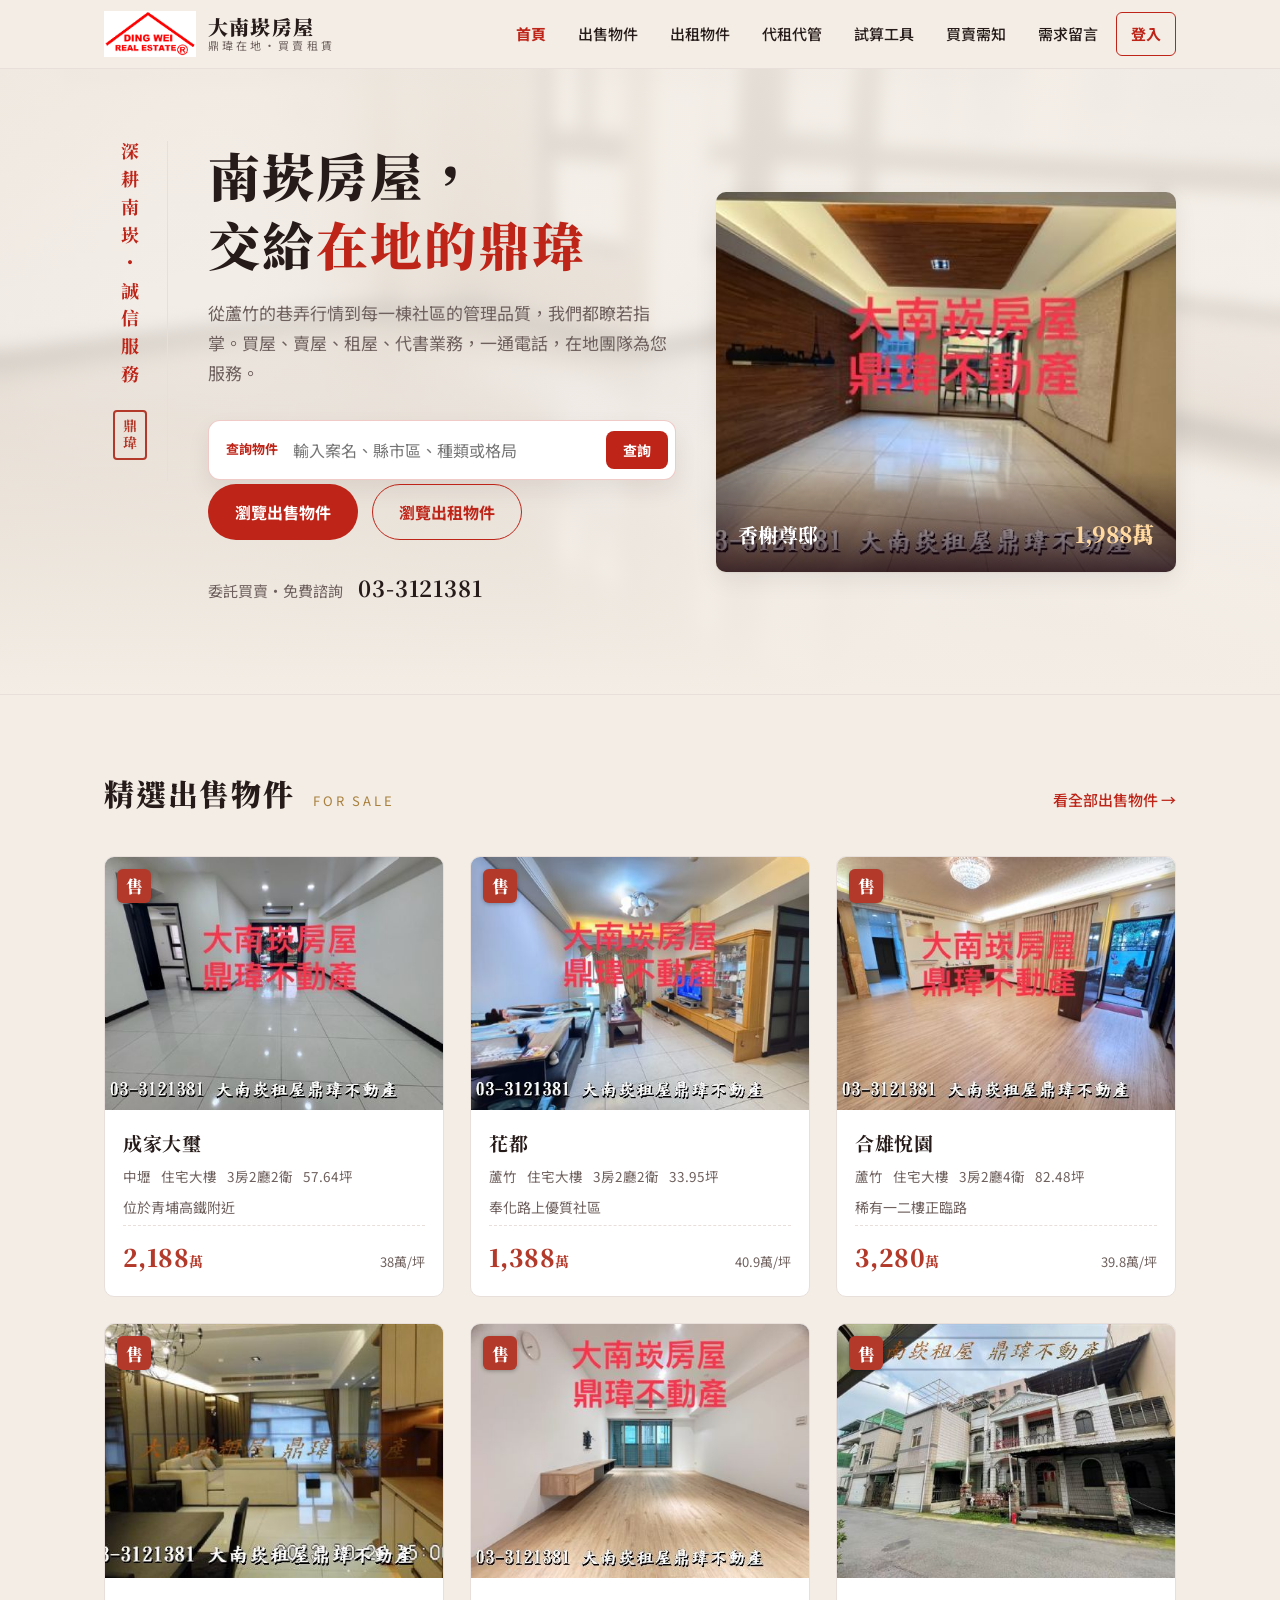
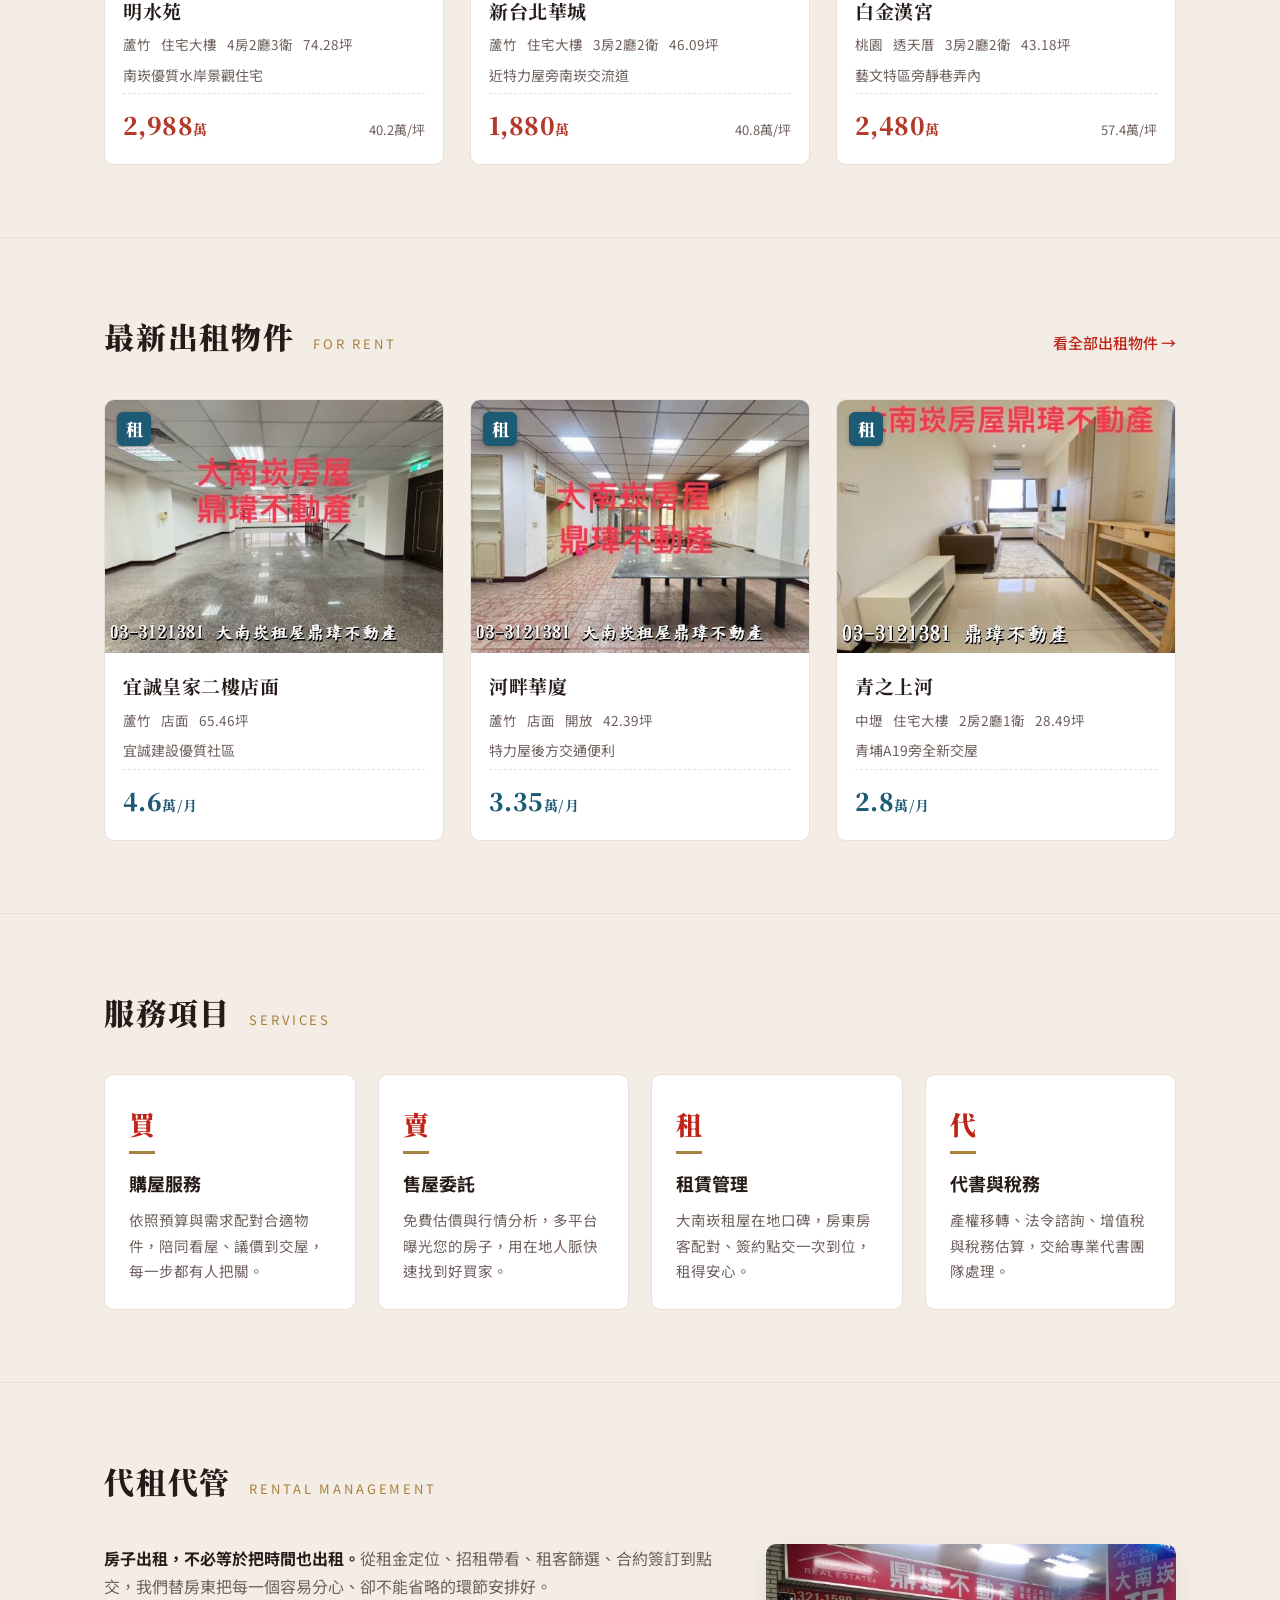
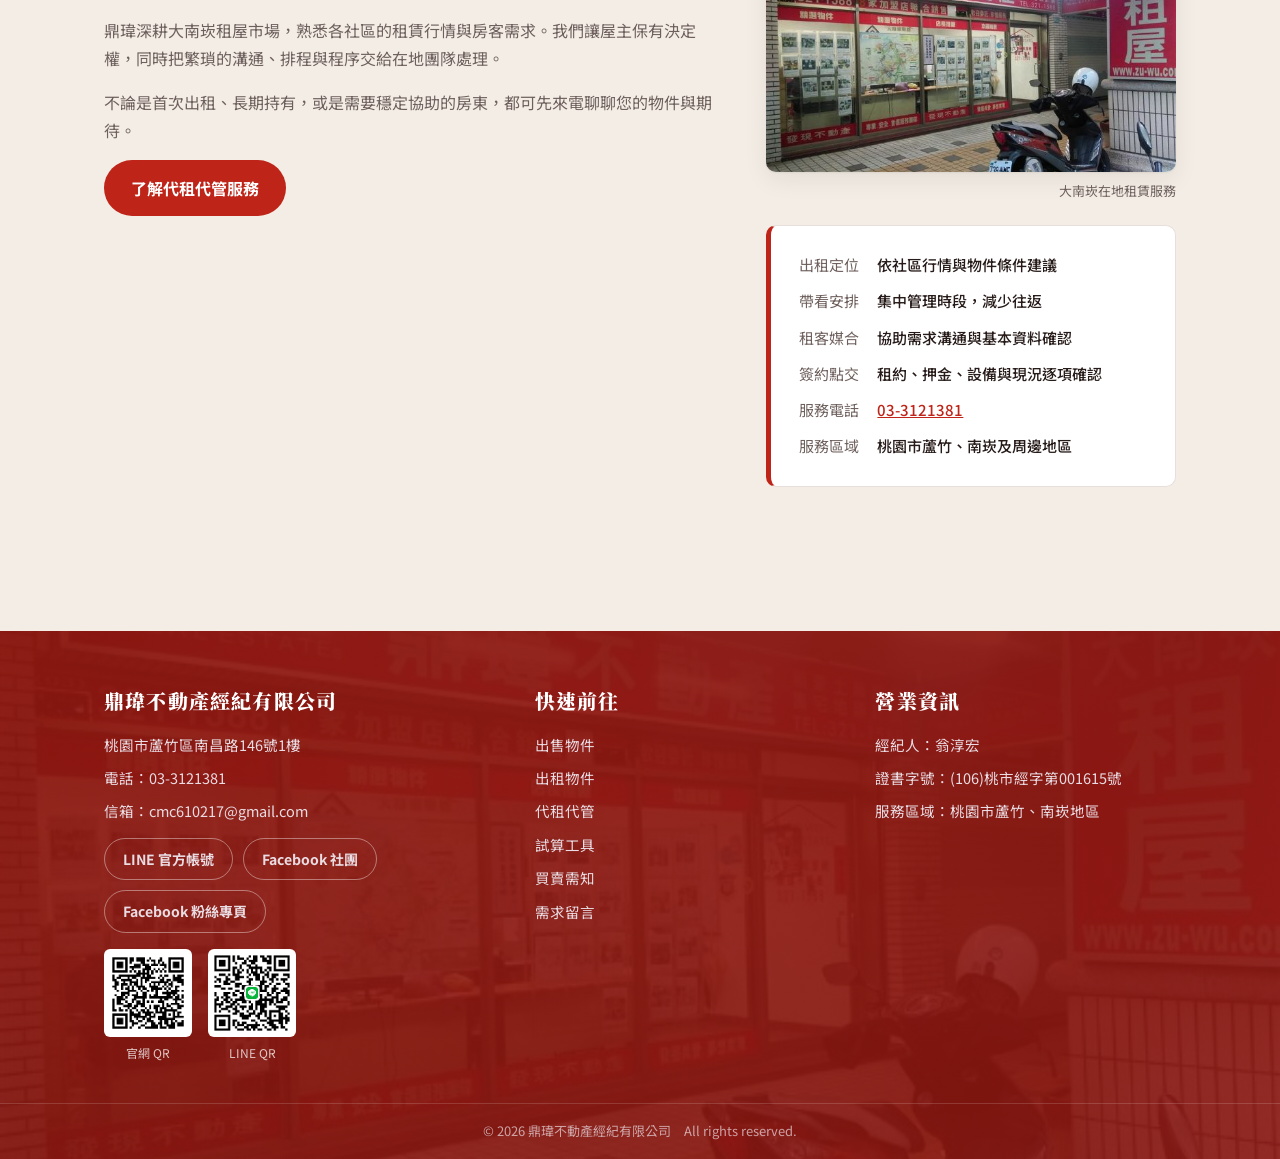
==== commit 3f645466: "Add Dainan-kan rental Facebook links" ====
--- a/index.html
+++ b/index.html
@@ -3,6 +3,9 @@
 <head>
 <meta charset="utf-8">
 <meta name="viewport" content="width=device-width, initial-scale=1">
+<meta name="theme-color" content="#BE2418">
+<link rel="manifest" href="/manifest.webmanifest">
+<link rel="apple-touch-icon" href="assets/brand/app-icon.svg">
 <title>大南崁房屋｜鼎瑋不動產｜桃園蘆竹南崁 買屋・賣屋・租屋</title>
 <meta name="description" content="大南崁房屋－鼎瑋不動產經紀有限公司，深耕桃園蘆竹、南崁地區，提供房屋與土地買賣、租屋、代租代管、代書業務、法令諮詢及稅務估算服務。電話 03-3121381。">
 <meta name="robots" content="index,follow,max-image-preview:large">
@@ -174,6 +177,7 @@
       <p>信箱：<a href="mailto:cmc610217@gmail.com">cmc610217@gmail.com</a></p>
       <div class="sns-row">
         <a id="sns-line" class="sns-btn pending" href="#" target="_blank" rel="noopener">LINE 官方帳號</a>
+        <a id="sns-fb-group" class="sns-btn pending" href="#" target="_blank" rel="noopener">Facebook 社團</a>
         <a id="sns-fb" class="sns-btn pending" href="#" target="_blank" rel="noopener">Facebook 粉絲專頁</a>
       </div>
       <div class="qr-row">
@@ -203,7 +207,9 @@
 </footer>
 
 <script src="assets/config.js?v=6"></script>
-<script src="assets/data.js?v=6"></script>
-<script src="assets/site.js?v=8"></script>
+<script src="assets/data.js?v=7"></script>
+<script src="assets/site.js?v=9"></script>
+<script src="assets/site-install.js?v=1"></script>
+<script src="assets/mobile-passkey-login.js?v=1"></script>
 </body>
 </html>
--- a/assets/style.css
+++ b/assets/style.css
@@ -157,6 +157,18 @@
 .login-link:hover { background: var(--plum) !important; color: #fff !important; }
 .login-link:focus-visible { outline: 2px solid var(--plum); outline-offset: 2px; }
 
+.install-link {
+  border: 1px solid var(--hairline);
+  border-radius: 6px;
+  background: #fff;
+  color: var(--ink-soft);
+  font: 500 14px var(--font-body);
+  padding: 8px 12px;
+  white-space: nowrap;
+}
+.install-link:hover { border-color: var(--plum); color: var(--plum); background: var(--plum-tint); }
+.install-link[hidden] { display: none !important; }
+
 /* ---------- 首頁主視覺 ---------- */
 
 .hero {
@@ -606,7 +618,7 @@
 .management-hero--proof { position: relative; padding: 82px 0 72px; background: #6f1f21; color: #fff; }
 .management-hero--proof::before { content:""; position:absolute; inset:0; opacity:.22; background-image: linear-gradient(90deg, rgba(255,255,255,.09) 1px, transparent 1px), linear-gradient(rgba(255,255,255,.06) 1px, transparent 1px); background-size: 38px 38px; mask-image: linear-gradient(to right, #000 0%, transparent 75%); }
 .management-hero-grid { position:relative; display:grid; grid-template-columns: minmax(0, .95fr) minmax(340px, .8fr); gap: clamp(36px, 7vw, 92px); align-items:center; }
-.management-hero-copy h1 { margin:0; font-family:var(--font-display); font-size:clamp(38px, 4.65vw, 60px); line-height:1.22; letter-spacing:.045em; }
+.management-hero-copy h1 { margin:0; font-family:var(--font-display); font-size:clamp(38px, 4.65vw, 60px); line-height:1.22; letter-spacing:.045em; word-break:keep-all; text-wrap:balance; }
 .management-hero-copy > p { max-width:590px; margin:24px 0 29px; color:#f8e7df; font-size:17px; line-height:1.95; }
 .management-hero-actions { display:flex; align-items:center; gap:24px; flex-wrap:wrap; }
 .management-hero--proof .btn-primary { background:#fff; border-color:#fff; color:#7a1e1e; }
@@ -614,11 +626,10 @@
 .management-hero-points { display:flex; flex-wrap:wrap; gap:9px 20px; list-style:none; padding:0; margin:34px 0 0; color:#f6d9cb; font-size:13px; }
 .management-hero-points li { position:relative; padding-left:13px; }
 .management-hero-points li::before { content:""; position:absolute; left:0; top:.64em; width:5px; height:5px; border-radius:50%; background:#dfb179; }
-.management-hero-photo { margin:0; position:relative; min-height:418px; padding:0 0 26px 25px; overflow:visible; }
-.management-hero-photo::before { content:""; position:absolute; left:0; bottom:0; width:82%; height:86%; border:1px solid rgba(255,255,255,.38); }
+.management-hero-photo { margin:0; position:relative; display:flex; flex-direction:column; align-items:flex-end; gap:14px; min-height:0; padding:0 0 0 25px; overflow:visible; }
+.management-hero-photo::before { content:""; position:absolute; left:0; top:60px; width:82%; height:calc(100% - 110px); border:1px solid rgba(255,255,255,.38); }
 .management-hero-photo img { position:relative; width:100%; height:440px; object-fit:cover; object-position:center; box-shadow:18px 22px 40px rgba(27,8,8,.26); }
-.management-hero-photo figcaption { position:absolute; right:16px; bottom:36px; margin:0; padding:9px 12px; background:#f8eee7; color:#5b2522; font-size:12px; font-weight:700; }
-.management-hero-stamp { position:absolute; right:-36px; bottom:0; z-index:2; display:grid; grid-template-columns:auto auto; gap:2px 12px; min-width:164px; padding:16px 18px; background:#e5ba7d; color:#46201d; box-shadow:0 14px 24px rgba(27,8,8,.18); }
+.management-hero-stamp { position:relative; z-index:2; display:grid; grid-template-columns:auto auto; gap:2px 12px; min-width:214px; padding:14px 18px; background:#e5ba7d; color:#46201d; box-shadow:0 14px 24px rgba(27,8,8,.18); }
 .management-hero-stamp strong { font:900 22px var(--font-display); line-height:1.05; }
 .management-hero-stamp span { align-self:end; font-size:11px; }
 .management-assurance { background:#25191a; color:#fff; }
@@ -657,17 +668,16 @@
 .management-case-copy h3 { margin:0 0 19px; font:900 28px/1.5 var(--font-display); letter-spacing:.035em; }
 .management-case-copy p { margin:0; line-height:1.95; color:#594c4d; }
 .management-case-copy .management-fineprint { margin-top:23px; padding-top:18px; border-top:1px solid #c8ada1; font-size:12px; line-height:1.8; color:#796867; }
-.management-case-gallery { display:grid; grid-template-columns:1.35fr 1fr 1fr; gap:12px; }
-.management-case-gallery figure { margin:0; position:relative; min-height:170px; overflow:hidden; background:#d9ccc3; }
-.management-case-gallery .management-case-main { grid-row:span 2; min-height:370px; }
-.management-case-gallery img { width:100%; height:100%; min-height:170px; object-fit:cover; display:block; transition:transform .45s ease; }
-.management-case-gallery figure:hover img { transform:scale(1.035); }
-.management-case-gallery figcaption { position:absolute; left:0; right:0; bottom:0; padding:12px 14px 11px; background:linear-gradient(transparent, rgba(21,13,13,.76)); color:#fff; font-size:12px; }
+.management-case-gallery { min-width:0; }
+.management-gallery-main { margin-bottom:12px; aspect-ratio:4 / 3; border-radius:0; background:#d9ccc3; }
+.management-gallery-main img { transition:opacity .18s ease; }
+.management-gallery-thumbs { grid-template-columns:repeat(6,1fr); }
+.management-gallery-thumbs button { border-radius:4px; }
 .management-team { padding:108px 0; background:#fffaf6; }
 .management-team-grid { display:grid; grid-template-columns:.86fr 1.14fr; gap:clamp(46px, 9vw, 124px); align-items:start; }
-.management-team h2 { max-width:650px; line-height:1.32; text-wrap:balance; }
-.management-team h2 span { white-space:nowrap; }
-.management-team p { margin:24px 0 30px; max-width:580px; color:#4e4244; font-size:17px; line-height:2.02; }
+.management-team h2 { max-width:650px; line-height:1.32; word-break:keep-all; text-wrap:balance; }
+.management-team h2 span { display:inline-block; white-space:nowrap; }
+.management-team p { margin:24px 0 30px; max-width:580px; color:#4e4244; font-size:18px; line-height:1.92; text-wrap:pretty; }
 .management-flow { position:relative; list-style:none; margin:0; padding:0; }
 .management-flow::before { content:""; position:absolute; left:23px; top:24px; bottom:24px; width:1px; background:#ceb8a5; }
 .management-flow li { position:relative; display:grid; grid-template-columns:70px 1fr; gap:20px; align-items:center; min-height:76px; }
@@ -902,7 +912,7 @@
 }
 .qr-row figcaption { font-size: 12px; color: rgba(255, 255, 255, .75); margin-top: 5px; }
 
-.sns-row { display: flex; gap: 10px; margin-top: 14px; }
+.sns-row { display: flex; flex-wrap: wrap; gap: 10px; margin-top: 14px; }
 .sns-btn {
   display: inline-flex;
   align-items: center;
@@ -1238,7 +1248,7 @@
   .about-grid { grid-template-columns: 1fr; }
   .management-hero-grid { grid-template-columns: 1fr; max-width: 680px; }
   .management-hero-photo { max-width: 610px; }
-  .management-hero-stamp { right: max(24px, calc(50% - 280px)); bottom: 70px; }
+  .management-hero-stamp { margin-right:max(24px, calc(50% - 280px)); }
   .management-intro-grid,
   .management-team-grid { grid-template-columns: 1fr; gap: 36px; }
   .management-case-layout { grid-template-columns: 1fr; gap: 28px; }
@@ -1250,11 +1260,13 @@
 
 @media (max-width: 720px) {
   .site-header .wrap { flex-wrap: wrap; padding-top: 10px; padding-bottom: 10px; gap: 8px; }
-  .site-nav { order: 3; width: 100%; justify-content: space-between; gap: 4px; overflow: visible; }
-  .site-nav > a:not([href*="deal=sell"]):not([href*="deal=rent"]):not([href="management.html"]) { display: none; }
+  .site-nav { display:contents; }
+  .site-nav > a:not([href*="deal=sell"]):not([href*="deal=rent"]):not([href="management.html"]):not(.login-link) { display: none; }
   .site-nav > a[href*="deal=sell"],
   .site-nav > a[href*="deal=rent"],
-  .site-nav > a[href="management.html"] { flex: 1 1 0; padding: 9px 4px; text-align: center; white-space: nowrap; font-size: 14px; }
+  .site-nav > a[href="management.html"] { order:3; flex: 1 1 0; padding: 9px 4px; text-align: center; white-space: nowrap; font-size: 14px; }
+  .site-header .login-link { display:inline-flex !important; order:2; margin-left:auto; padding:7px 12px; font-size:13px; }
+  .site-header .install-link { display:none !important; }
   .site-footer a[href="needs.html"] {
     display: flex;
     align-items: center;
@@ -1273,10 +1285,10 @@
   .management-hero-copy h1 { font-size: 35px; }
   .management-hero-copy > p { font-size: 15px; line-height: 1.85; }
   .management-hero-actions { gap: 18px; }
-  .management-hero-photo { min-height: 322px; margin-top: 12px; padding: 0 0 18px 17px; }
+  .management-hero-photo { min-height:0; margin-top: 12px; padding: 0 0 0 17px; gap:12px; }
   .management-hero-photo img { height: 330px; }
-  .management-hero-photo figcaption { right: 8px; bottom: 25px; font-size: 11px; }
-  .management-hero-stamp { position: relative; right: auto; bottom: auto; width: max-content; margin: -5px 0 0 auto; }
+  .management-hero-photo::before { top:38px; height:calc(100% - 86px); }
+  .management-hero-stamp { width:max-content; margin:0 0 0 auto; }
   .management-assurance .wrap { display: block; padding: 21px 0; }
   .management-assurance ul { justify-content:flex-start; margin-top: 12px; gap: 8px 17px; }
   .management-intro { padding: 62px 0 55px; }
@@ -1295,8 +1307,7 @@
   .management-case-facts div { min-height: 89px; }
   .management-case-facts b { font-size: 24px; }
   .management-case-copy h3 { font-size: 24px; }
-  .management-case-gallery { grid-template-columns: 1fr 1fr; }
-  .management-case-gallery .management-case-main { grid-column: span 2; grid-row: auto; min-height: 255px; }
+  .management-gallery-thumbs { grid-template-columns:repeat(5,1fr); }
   .management-team { padding: 62px 0; }
   .management-flow li { grid-template-columns: 60px 1fr; gap: 12px; }
   .management-policy { padding: 62px 0; }
@@ -1317,8 +1328,8 @@
 }
 
 @media (max-width: 720px) {
-  .management-team h2 { max-width: 100%; font-size: clamp(30px, 9vw, 37px); line-height: 1.34; }
-  .management-team h2 span { white-space: nowrap; }
-  .management-team p { max-width: 34rem; font-size: 16px; line-height: 2; }
-  .management-case-gallery figure:last-child { grid-column: span 2; }
-}
+  .management-team h2 { max-width:100%; font-size:clamp(29px, 8.2vw, 34px); line-height:1.36; }
+  .management-team h2 span { display:block; white-space:nowrap; }
+  .management-team p { max-width:34rem; font-size:17px; line-height:1.92; }
+  .management-gallery-thumbs { grid-template-columns:repeat(4,1fr); }
+}
